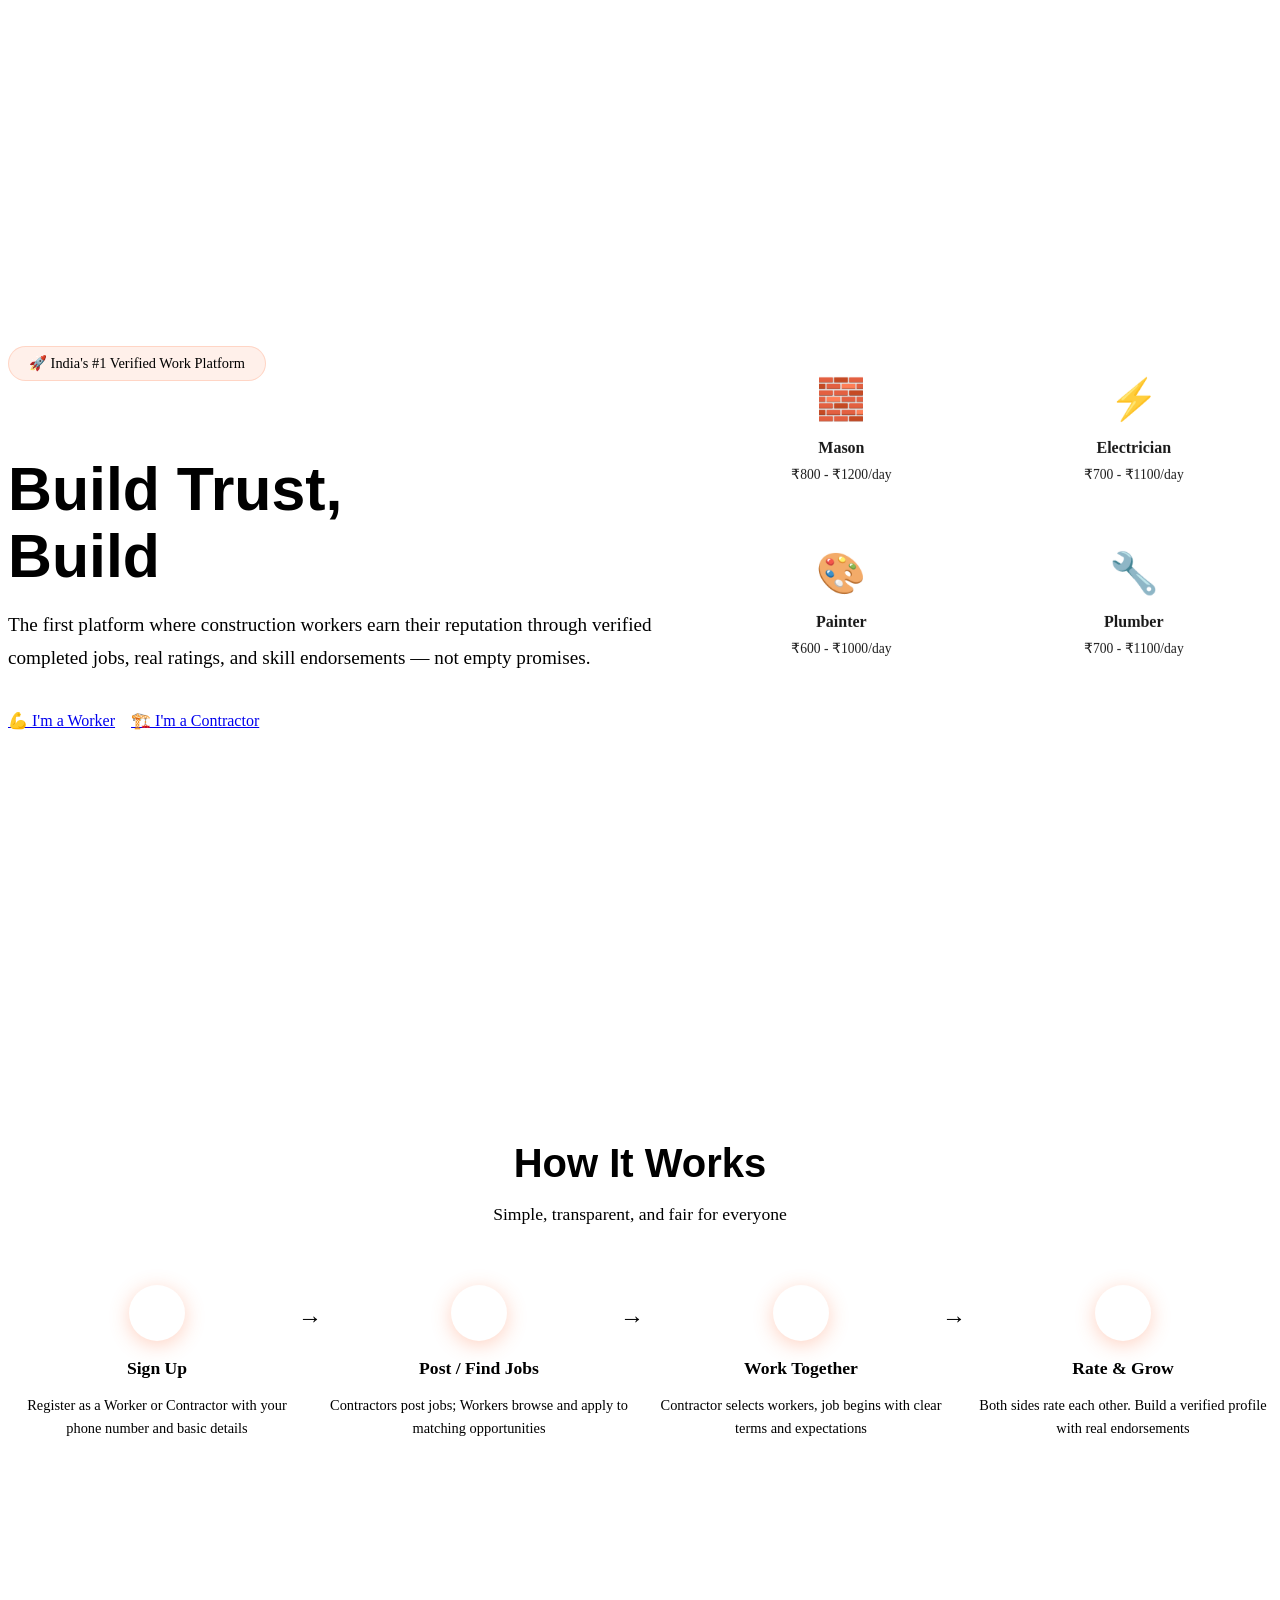
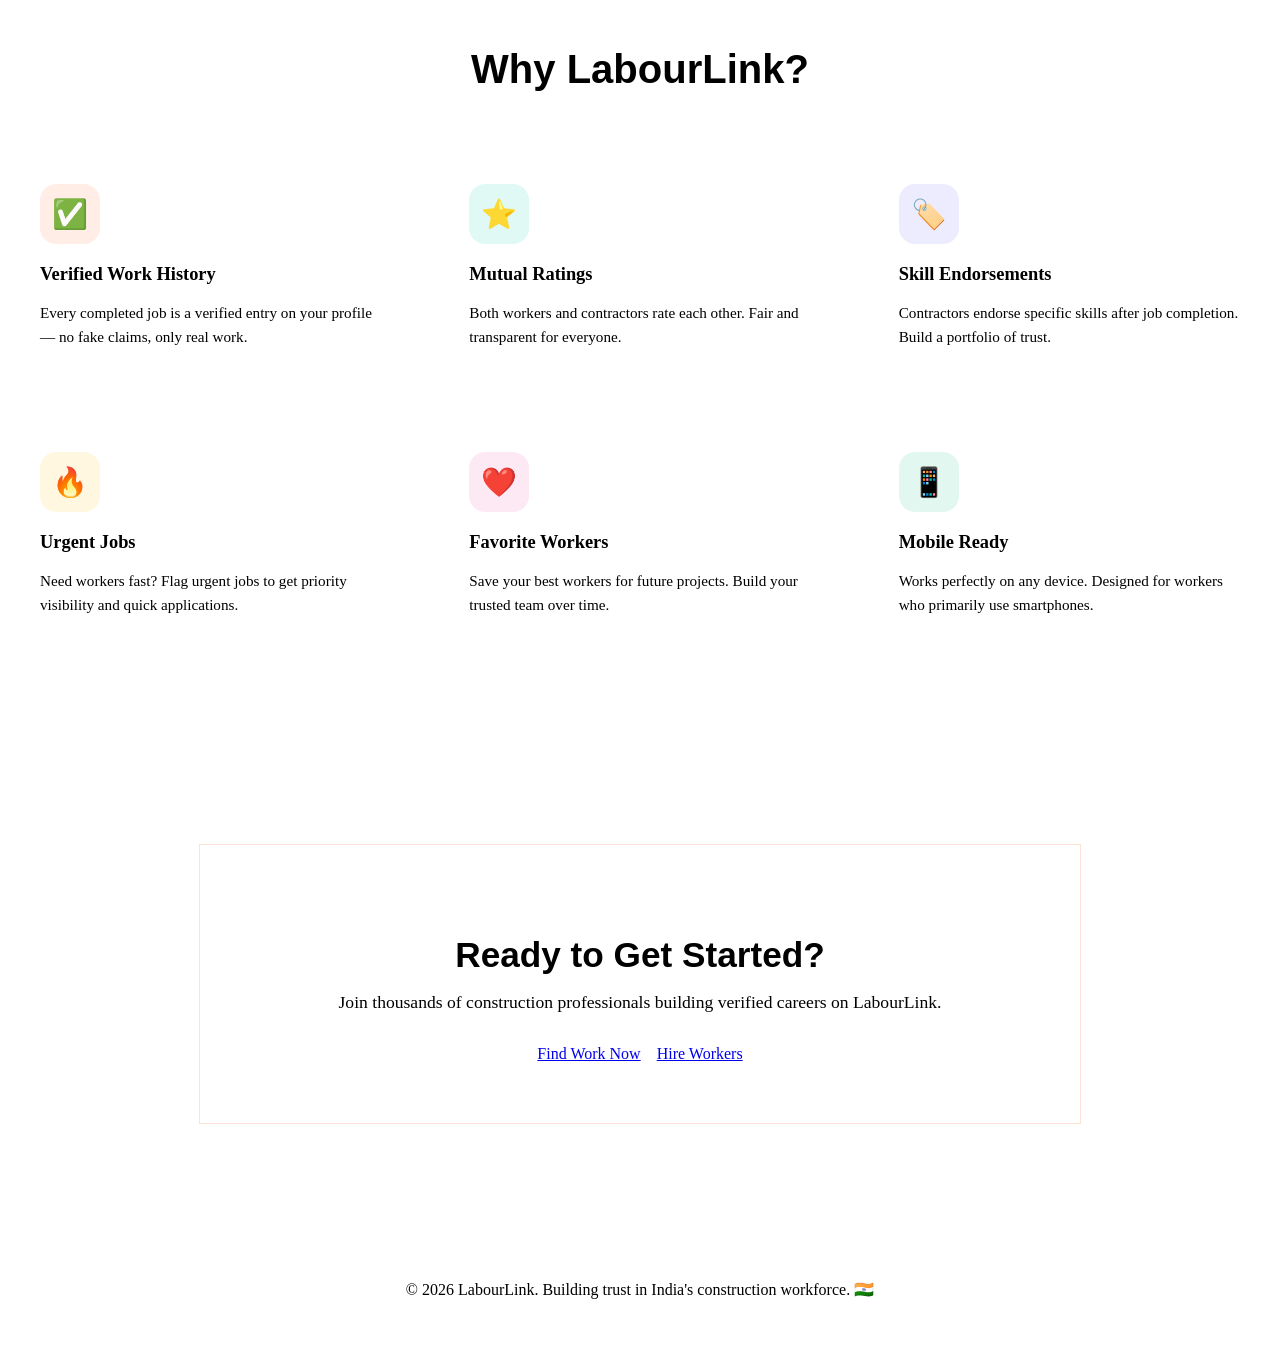
==== src/main/resources/static/index.html @ 348a5cfe "Version 2" ====
<!DOCTYPE html>
<html lang="en">
<head>
    <meta charset="UTF-8">
    <meta name="viewport" content="width=device-width, initial-scale=1.0">
    <title>LabourLink — Verified Work Platform for Construction Workers</title>
    <meta name="description" content="India's first verified skill & work-history platform for daily wage construction workers. Build trust through completed jobs and mutual ratings.">
    <link rel="stylesheet" href="/css/style.css">
    <style>
        /* ===== Hero Section ===== */
        .hero {
            min-height: calc(100vh - 80px);
            display: flex;
            align-items: center;
            padding: 120px 0 80px;
            position: relative;
        }
        .hero-content {
            max-width: 680px;
        }
        .hero-badge {
            display: inline-flex;
            align-items: center;
            gap: 8px;
            padding: 8px 20px;
            background: rgba(255, 107, 53, 0.1);
            border: 1px solid rgba(255, 107, 53, 0.2);
            border-radius: 30px;
            color: var(--primary-light);
            font-size: 0.9rem;
            font-weight: 500;
            margin-bottom: 24px;
            animation: fadeUp 0.6s ease;
        }
        .hero h1 {
            font-family: 'Poppins', sans-serif;
            font-size: 3.8rem;
            font-weight: 800;
            line-height: 1.1;
            margin-bottom: 20px;
            animation: fadeUp 0.6s ease 0.1s both;
        }
        .hero h1 .highlight {
            background: var(--gradient-primary);
            -webkit-background-clip: text;
            -webkit-text-fill-color: transparent;
            background-clip: text;
        }
        .hero p {
            font-size: 1.2rem;
            color: var(--text-secondary);
            line-height: 1.7;
            margin-bottom: 36px;
            animation: fadeUp 0.6s ease 0.2s both;
        }
        .hero-actions {
            display: flex;
            gap: 16px;
            flex-wrap: wrap;
            animation: fadeUp 0.6s ease 0.3s both;
        }
        .hero-visual {
            position: absolute;
            right: 0;
            top: 50%;
            transform: translateY(-50%);
            width: 45%;
            max-width: 600px;
            opacity: 0.9;
        }
        .hero-grid {
            display: grid;
            grid-template-columns: repeat(2, 1fr);
            gap: 16px;
            animation: fadeUp 0.8s ease 0.4s both;
        }
        .hero-card {
            background: var(--glass-bg);
            border: 1px solid var(--glass-border);
            border-radius: var(--radius);
            padding: 24px;
            text-align: center;
            transition: all 0.4s;
        }
        .hero-card:hover {
            transform: translateY(-6px);
            border-color: rgba(255, 107, 53, 0.3);
            box-shadow: var(--shadow-glow);
        }
        .hero-card .card-icon {
            font-size: 2.5rem;
            margin-bottom: 12px;
        }
        .hero-card h3 {
            font-size: 1rem;
            font-weight: 600;
            margin-bottom: 6px;
        }
        .hero-card p {
            font-size: 0.85rem;
            color: var(--text-muted);
            margin: 0;
        }

        /* ===== How It Works ===== */
        .how-it-works {
            padding: 80px 0;
        }
        .how-it-works h2 {
            font-family: 'Poppins', sans-serif;
            font-size: 2.5rem;
            font-weight: 700;
            text-align: center;
            margin-bottom: 16px;
        }
        .how-it-works .subtitle {
            text-align: center;
            color: var(--text-muted);
            font-size: 1.1rem;
            margin-bottom: 60px;
        }
        .steps {
            display: grid;
            grid-template-columns: repeat(4, 1fr);
            gap: 24px;
        }
        .step {
            text-align: center;
            position: relative;
        }
        .step-number {
            width: 56px;
            height: 56px;
            border-radius: 50%;
            background: var(--gradient-primary);
            display: flex;
            align-items: center;
            justify-content: center;
            font-weight: 800;
            font-size: 1.3rem;
            margin: 0 auto 16px;
            color: white;
            box-shadow: 0 4px 20px rgba(255, 107, 53, 0.3);
        }
        .step h3 {
            font-size: 1.1rem;
            margin-bottom: 8px;
        }
        .step p {
            color: var(--text-muted);
            font-size: 0.9rem;
            line-height: 1.6;
        }
        .step::after {
            content: '→';
            position: absolute;
            right: -16px;
            top: 20px;
            color: var(--text-muted);
            font-size: 1.5rem;
        }
        .step:last-child::after { display: none; }

        /* ===== Features ===== */
        .features {
            padding: 80px 0;
        }
        .features h2 {
            font-family: 'Poppins', sans-serif;
            font-size: 2.5rem;
            font-weight: 700;
            text-align: center;
            margin-bottom: 60px;
        }
        .feature-grid {
            display: grid;
            grid-template-columns: repeat(3, 1fr);
            gap: 24px;
        }
        .feature-card {
            background: var(--glass-bg);
            border: 1px solid var(--glass-border);
            border-radius: var(--radius);
            padding: 32px;
            transition: all 0.35s;
        }
        .feature-card:hover {
            transform: translateY(-4px);
            border-color: rgba(255, 107, 53, 0.2);
            box-shadow: var(--shadow-glow);
        }
        .feature-icon {
            width: 60px;
            height: 60px;
            border-radius: 16px;
            display: flex;
            align-items: center;
            justify-content: center;
            font-size: 1.8rem;
            margin-bottom: 20px;
        }
        .feature-card h3 { margin-bottom: 10px; font-size: 1.15rem; }
        .feature-card p { color: var(--text-muted); font-size: 0.95rem; line-height: 1.6; }

        /* ===== CTA Section ===== */
        .cta-section {
            padding: 100px 0;
            text-align: center;
        }
        .cta-box {
            background: var(--glass-bg);
            border: 1px solid rgba(255, 107, 53, 0.2);
            border-radius: var(--radius-lg);
            padding: 60px 40px;
            max-width: 800px;
            margin: 0 auto;
            box-shadow: var(--shadow-glow);
        }
        .cta-box h2 {
            font-family: 'Poppins', sans-serif;
            font-size: 2.2rem;
            font-weight: 700;
            margin-bottom: 16px;
        }
        .cta-box p {
            color: var(--text-secondary);
            font-size: 1.1rem;
            margin-bottom: 32px;
        }
        .cta-actions {
            display: flex;
            gap: 16px;
            justify-content: center;
            flex-wrap: wrap;
        }

        /* ===== Footer ===== */
        .footer {
            padding: 40px 0;
            border-top: 1px solid var(--glass-border);
            text-align: center;
            color: var(--text-muted);
        }

        @keyframes fadeUp {
            from { opacity: 0; transform: translateY(30px); }
            to { opacity: 1; transform: translateY(0); }
        }

        @media (max-width: 1024px) {
            .hero { flex-direction: column; }
            .hero-visual { position: static; width: 100%; transform: none; margin-top: 40px; }
            .hero h1 { font-size: 2.8rem; }
            .steps { grid-template-columns: repeat(2, 1fr); }
            .step::after { display: none; }
            .feature-grid { grid-template-columns: repeat(2, 1fr); }
        }

        @media (max-width: 640px) {
            .hero h1 { font-size: 2rem; }
            .steps { grid-template-columns: 1fr; }
            .feature-grid { grid-template-columns: 1fr; }
            .hero-grid { grid-template-columns: 1fr; }
        }
    </style>
</head>
<body>
    <div class="bg-pattern"></div>

    <!-- Navbar -->
    <header class="navbar" id="navbar"></header>

    <div class="page-container">
        <!-- Hero -->
        <section class="hero">
            <div class="hero-content">
                <div class="hero-badge">🚀 India's #1 Verified Work Platform</div>
                <h1>Build Trust,<br>Build <span class="highlight">Careers.</span></h1>
                <p>The first platform where construction workers earn their reputation through verified completed jobs, real ratings, and skill endorsements — not empty promises.</p>
                <div class="hero-actions">
                    <a href="/signup.html?role=worker" class="btn btn-primary btn-lg">
                        💪 I'm a Worker
                    </a>
                    <a href="/signup.html?role=contractor" class="btn btn-accent btn-lg">
                        🏗️ I'm a Contractor
                    </a>
                </div>
            </div>
            <div class="hero-visual">
                <div class="hero-grid">
                    <div class="hero-card">
                        <div class="card-icon">🧱</div>
                        <h3>Mason</h3>
                        <p>₹800 - ₹1200/day</p>
                    </div>
                    <div class="hero-card">
                        <div class="card-icon">⚡</div>
                        <h3>Electrician</h3>
                        <p>₹700 - ₹1100/day</p>
                    </div>
                    <div class="hero-card">
                        <div class="card-icon">🎨</div>
                        <h3>Painter</h3>
                        <p>₹600 - ₹1000/day</p>
                    </div>
                    <div class="hero-card">
                        <div class="card-icon">🔧</div>
                        <h3>Plumber</h3>
                        <p>₹700 - ₹1100/day</p>
                    </div>
                </div>
            </div>
        </section>

        <!-- How It Works -->
        <section class="how-it-works">
            <h2>How It Works</h2>
            <p class="subtitle">Simple, transparent, and fair for everyone</p>
            <div class="steps">
                <div class="step">
                    <div class="step-number">1</div>
                    <h3>Sign Up</h3>
                    <p>Register as a Worker or Contractor with your phone number and basic details</p>
                </div>
                <div class="step">
                    <div class="step-number">2</div>
                    <h3>Post / Find Jobs</h3>
                    <p>Contractors post jobs; Workers browse and apply to matching opportunities</p>
                </div>
                <div class="step">
                    <div class="step-number">3</div>
                    <h3>Work Together</h3>
                    <p>Contractor selects workers, job begins with clear terms and expectations</p>
                </div>
                <div class="step">
                    <div class="step-number">4</div>
                    <h3>Rate & Grow</h3>
                    <p>Both sides rate each other. Build a verified profile with real endorsements</p>
                </div>
            </div>
        </section>

        <!-- Features -->
        <section class="features">
            <h2>Why LabourLink?</h2>
            <div class="feature-grid">
                <div class="feature-card">
                    <div class="feature-icon" style="background: rgba(255,107,53,0.12);">✅</div>
                    <h3>Verified Work History</h3>
                    <p>Every completed job is a verified entry on your profile — no fake claims, only real work.</p>
                </div>
                <div class="feature-card">
                    <div class="feature-icon" style="background: rgba(0,201,167,0.12);">⭐</div>
                    <h3>Mutual Ratings</h3>
                    <p>Both workers and contractors rate each other. Fair and transparent for everyone.</p>
                </div>
                <div class="feature-card">
                    <div class="feature-icon" style="background: rgba(99,102,241,0.12);">🏷️</div>
                    <h3>Skill Endorsements</h3>
                    <p>Contractors endorse specific skills after job completion. Build a portfolio of trust.</p>
                </div>
                <div class="feature-card">
                    <div class="feature-icon" style="background: rgba(255,184,0,0.12);">🔥</div>
                    <h3>Urgent Jobs</h3>
                    <p>Need workers fast? Flag urgent jobs to get priority visibility and quick applications.</p>
                </div>
                <div class="feature-card">
                    <div class="feature-icon" style="background: rgba(236,72,153,0.12);">❤️</div>
                    <h3>Favorite Workers</h3>
                    <p>Save your best workers for future projects. Build your trusted team over time.</p>
                </div>
                <div class="feature-card">
                    <div class="feature-icon" style="background: rgba(16,185,129,0.12);">📱</div>
                    <h3>Mobile Ready</h3>
                    <p>Works perfectly on any device. Designed for workers who primarily use smartphones.</p>
                </div>
            </div>
        </section>

        <!-- CTA -->
        <section class="cta-section">
            <div class="cta-box">
                <h2>Ready to Get Started?</h2>
                <p>Join thousands of construction professionals building verified careers on LabourLink.</p>
                <div class="cta-actions">
                    <a href="/signup.html?role=worker" class="btn btn-primary btn-lg">Find Work Now</a>
                    <a href="/signup.html?role=contractor" class="btn btn-accent btn-lg">Hire Workers</a>
                </div>
            </div>
        </section>

        <!-- Footer -->
        <footer class="footer">
            <p>© 2026 LabourLink. Building trust in India's construction workforce. 🇮🇳</p>
        </footer>
    </div>

    <script src="/js/app.js"></script>
    <script>
        document.addEventListener('DOMContentLoaded', () => {
            renderNavbar('home');

            // If user is logged in, redirect to dashboard
            const user = getCurrentUser();
            if (user && window.location.pathname === '/index.html') {
                // Don't redirect — let them browse landing page
            }
        });
    </script>
</body>
</html>
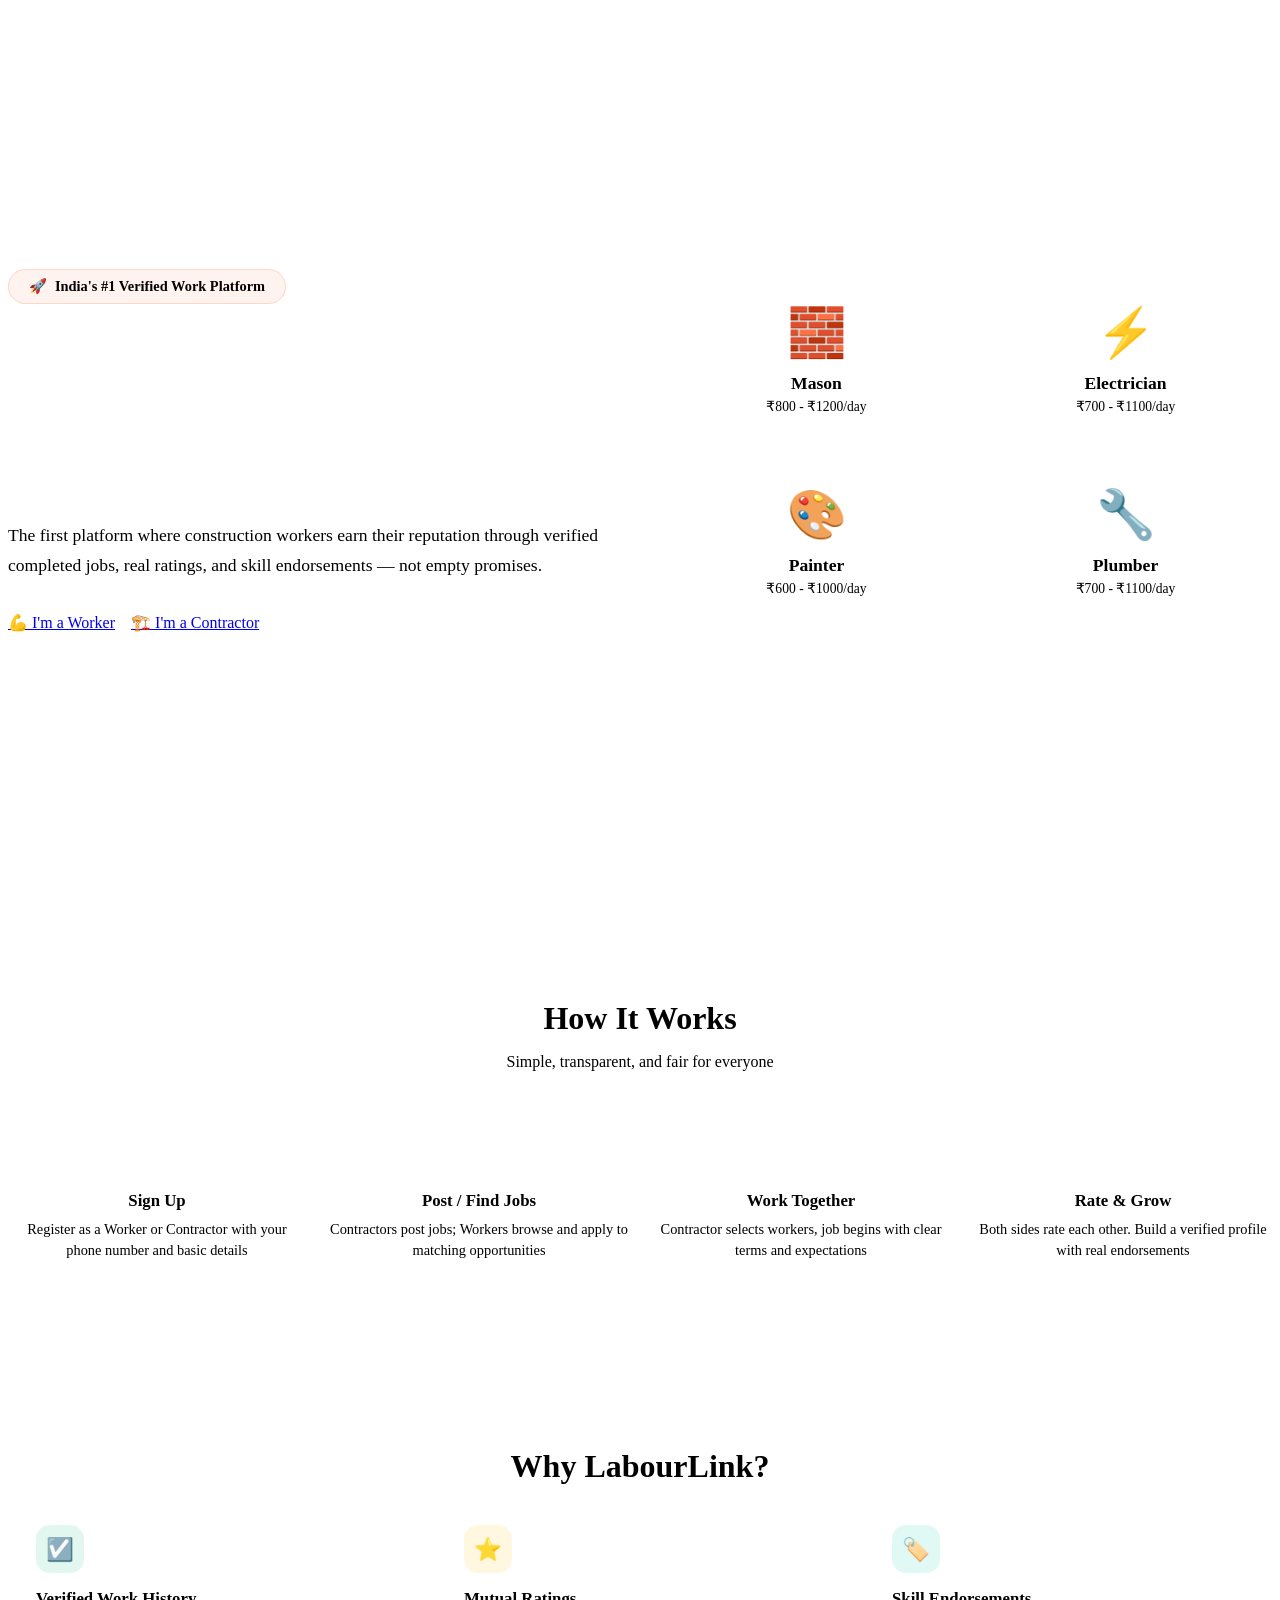
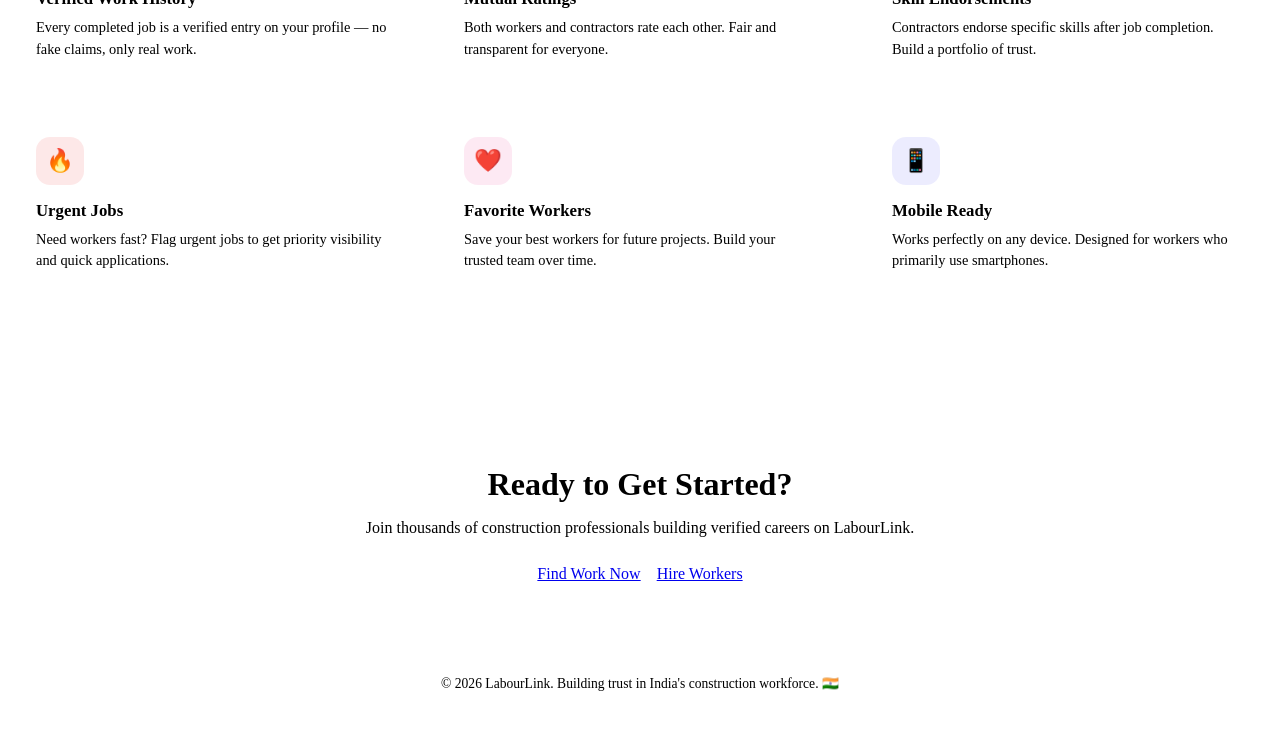
==== commit ea2c6470: "Hackathon 3: added notifs,upload,dashboards,cleaned target" ====
--- a/src/main/resources/static/index.html
+++ b/src/main/resources/static/index.html
@@ -3,409 +3,119 @@
 <head>
     <meta charset="UTF-8">
     <meta name="viewport" content="width=device-width, initial-scale=1.0">
-    <title>LabourLink — Verified Work Platform for Construction Workers</title>
-    <meta name="description" content="India's first verified skill & work-history platform for daily wage construction workers. Build trust through completed jobs and mutual ratings.">
+    <title>LabourLink — Build Trust, Build Careers</title>
+    <meta name="description" content="India's #1 verified work platform for construction workers. Build your career through real jobs, mutual ratings, and verified skill endorsements.">
     <link rel="stylesheet" href="/css/style.css">
     <style>
-        /* ===== Hero Section ===== */
-        .hero {
-            min-height: calc(100vh - 80px);
-            display: flex;
-            align-items: center;
-            padding: 120px 0 80px;
-            position: relative;
-        }
-        .hero-content {
-            max-width: 680px;
-        }
-        .hero-badge {
-            display: inline-flex;
-            align-items: center;
-            gap: 8px;
-            padding: 8px 20px;
-            background: rgba(255, 107, 53, 0.1);
-            border: 1px solid rgba(255, 107, 53, 0.2);
-            border-radius: 30px;
-            color: var(--primary-light);
-            font-size: 0.9rem;
-            font-weight: 500;
-            margin-bottom: 24px;
-            animation: fadeUp 0.6s ease;
-        }
-        .hero h1 {
-            font-family: 'Poppins', sans-serif;
-            font-size: 3.8rem;
-            font-weight: 800;
-            line-height: 1.1;
-            margin-bottom: 20px;
-            animation: fadeUp 0.6s ease 0.1s both;
-        }
-        .hero h1 .highlight {
-            background: var(--gradient-primary);
-            -webkit-background-clip: text;
-            -webkit-text-fill-color: transparent;
-            background-clip: text;
-        }
-        .hero p {
-            font-size: 1.2rem;
-            color: var(--text-secondary);
-            line-height: 1.7;
-            margin-bottom: 36px;
-            animation: fadeUp 0.6s ease 0.2s both;
-        }
-        .hero-actions {
-            display: flex;
-            gap: 16px;
-            flex-wrap: wrap;
-            animation: fadeUp 0.6s ease 0.3s both;
-        }
-        .hero-visual {
-            position: absolute;
-            right: 0;
-            top: 50%;
-            transform: translateY(-50%);
-            width: 45%;
-            max-width: 600px;
-            opacity: 0.9;
-        }
-        .hero-grid {
-            display: grid;
-            grid-template-columns: repeat(2, 1fr);
-            gap: 16px;
-            animation: fadeUp 0.8s ease 0.4s both;
-        }
-        .hero-card {
-            background: var(--glass-bg);
-            border: 1px solid var(--glass-border);
-            border-radius: var(--radius);
-            padding: 24px;
-            text-align: center;
-            transition: all 0.4s;
-        }
-        .hero-card:hover {
-            transform: translateY(-6px);
-            border-color: rgba(255, 107, 53, 0.3);
-            box-shadow: var(--shadow-glow);
-        }
-        .hero-card .card-icon {
-            font-size: 2.5rem;
-            margin-bottom: 12px;
-        }
-        .hero-card h3 {
-            font-size: 1rem;
-            font-weight: 600;
-            margin-bottom: 6px;
-        }
-        .hero-card p {
-            font-size: 0.85rem;
-            color: var(--text-muted);
-            margin: 0;
-        }
-
-        /* ===== How It Works ===== */
-        .how-it-works {
-            padding: 80px 0;
-        }
-        .how-it-works h2 {
-            font-family: 'Poppins', sans-serif;
-            font-size: 2.5rem;
-            font-weight: 700;
-            text-align: center;
-            margin-bottom: 16px;
-        }
-        .how-it-works .subtitle {
-            text-align: center;
-            color: var(--text-muted);
-            font-size: 1.1rem;
-            margin-bottom: 60px;
-        }
-        .steps {
-            display: grid;
-            grid-template-columns: repeat(4, 1fr);
-            gap: 24px;
-        }
-        .step {
-            text-align: center;
-            position: relative;
-        }
-        .step-number {
-            width: 56px;
-            height: 56px;
-            border-radius: 50%;
-            background: var(--gradient-primary);
-            display: flex;
-            align-items: center;
-            justify-content: center;
-            font-weight: 800;
-            font-size: 1.3rem;
-            margin: 0 auto 16px;
-            color: white;
-            box-shadow: 0 4px 20px rgba(255, 107, 53, 0.3);
-        }
-        .step h3 {
-            font-size: 1.1rem;
-            margin-bottom: 8px;
-        }
-        .step p {
-            color: var(--text-muted);
-            font-size: 0.9rem;
-            line-height: 1.6;
-        }
-        .step::after {
-            content: '→';
-            position: absolute;
-            right: -16px;
-            top: 20px;
-            color: var(--text-muted);
-            font-size: 1.5rem;
-        }
-        .step:last-child::after { display: none; }
-
-        /* ===== Features ===== */
-        .features {
-            padding: 80px 0;
-        }
-        .features h2 {
-            font-family: 'Poppins', sans-serif;
-            font-size: 2.5rem;
-            font-weight: 700;
-            text-align: center;
-            margin-bottom: 60px;
-        }
-        .feature-grid {
-            display: grid;
-            grid-template-columns: repeat(3, 1fr);
-            gap: 24px;
-        }
-        .feature-card {
-            background: var(--glass-bg);
-            border: 1px solid var(--glass-border);
-            border-radius: var(--radius);
-            padding: 32px;
-            transition: all 0.35s;
-        }
-        .feature-card:hover {
-            transform: translateY(-4px);
-            border-color: rgba(255, 107, 53, 0.2);
-            box-shadow: var(--shadow-glow);
-        }
-        .feature-icon {
-            width: 60px;
-            height: 60px;
-            border-radius: 16px;
-            display: flex;
-            align-items: center;
-            justify-content: center;
-            font-size: 1.8rem;
-            margin-bottom: 20px;
-        }
-        .feature-card h3 { margin-bottom: 10px; font-size: 1.15rem; }
-        .feature-card p { color: var(--text-muted); font-size: 0.95rem; line-height: 1.6; }
-
-        /* ===== CTA Section ===== */
-        .cta-section {
-            padding: 100px 0;
-            text-align: center;
-        }
-        .cta-box {
-            background: var(--glass-bg);
-            border: 1px solid rgba(255, 107, 53, 0.2);
-            border-radius: var(--radius-lg);
-            padding: 60px 40px;
-            max-width: 800px;
-            margin: 0 auto;
-            box-shadow: var(--shadow-glow);
-        }
-        .cta-box h2 {
-            font-family: 'Poppins', sans-serif;
-            font-size: 2.2rem;
-            font-weight: 700;
-            margin-bottom: 16px;
-        }
-        .cta-box p {
-            color: var(--text-secondary);
-            font-size: 1.1rem;
-            margin-bottom: 32px;
-        }
-        .cta-actions {
-            display: flex;
-            gap: 16px;
-            justify-content: center;
-            flex-wrap: wrap;
-        }
-
-        /* ===== Footer ===== */
-        .footer {
-            padding: 40px 0;
-            border-top: 1px solid var(--glass-border);
-            text-align: center;
-            color: var(--text-muted);
-        }
-
-        @keyframes fadeUp {
-            from { opacity: 0; transform: translateY(30px); }
-            to { opacity: 1; transform: translateY(0); }
-        }
-
-        @media (max-width: 1024px) {
-            .hero { flex-direction: column; }
-            .hero-visual { position: static; width: 100%; transform: none; margin-top: 40px; }
-            .hero h1 { font-size: 2.8rem; }
-            .steps { grid-template-columns: repeat(2, 1fr); }
-            .step::after { display: none; }
-            .feature-grid { grid-template-columns: repeat(2, 1fr); }
-        }
-
-        @media (max-width: 640px) {
-            .hero h1 { font-size: 2rem; }
-            .steps { grid-template-columns: 1fr; }
-            .feature-grid { grid-template-columns: 1fr; }
-            .hero-grid { grid-template-columns: 1fr; }
+        .hero { min-height: 85vh; display: flex; align-items: center; padding: 60px 0; animation: fadeUp 0.6s ease; }
+        .hero-content { display: grid; grid-template-columns: 1fr 1fr; gap: 60px; align-items: center; }
+        .hero h1 { font-size: 3.5rem; font-weight: 800; line-height: 1.1; margin-bottom: 24px; }
+        .hero h1 span { background: var(--gradient-primary); -webkit-background-clip: text; -webkit-text-fill-color: transparent; }
+        .hero p { color: var(--text-secondary); font-size: 1.1rem; line-height: 1.7; margin-bottom: 32px; }
+        .hero-badge { display: inline-flex; align-items: center; gap: 8px; padding: 8px 20px; background: rgba(255,107,53,0.08); border: 1px solid rgba(255,107,53,0.2); border-radius: 30px; color: var(--primary); font-weight: 600; font-size: 0.9rem; margin-bottom: 24px; }
+        .hero-buttons { display: flex; gap: 16px; flex-wrap: wrap; }
+        .skills-grid { display: grid; grid-template-columns: 1fr 1fr; gap: 16px; }
+        .skill-card { background: var(--glass-bg); border: 1px solid var(--glass-border); border-radius: var(--radius); padding: 28px; text-align: center; transition: all 0.3s; cursor: pointer; }
+        .skill-card:hover { border-color: rgba(255,107,53,0.2); transform: translateY(-4px); box-shadow: 0 8px 30px rgba(0,0,0,0.15); }
+        .skill-card .icon { font-size: 3rem; margin-bottom: 12px; }
+        .skill-card .name { font-weight: 700; font-size: 1.1rem; margin-bottom: 4px; }
+        .skill-card .rate { color: var(--text-muted); font-size: 0.85rem; }
+        .section { padding: 80px 0; }
+        .section-title { text-align: center; font-size: 2rem; font-weight: 800; margin-bottom: 12px; }
+        .section-subtitle { text-align: center; color: var(--text-muted); margin-bottom: 48px; }
+        .steps-grid { display: grid; grid-template-columns: repeat(4, 1fr); gap: 24px; }
+        .step-card { text-align: center; }
+        .step-num { width: 56px; height: 56px; border-radius: 16px; background: var(--gradient-primary); color: white; display: flex; align-items: center; justify-content: center; font-size: 1.3rem; font-weight: 800; margin: 0 auto 16px; box-shadow: 0 4px 16px var(--primary-glow); }
+        .step-title { font-weight: 700; font-size: 1.05rem; margin-bottom: 8px; }
+        .step-desc { color: var(--text-muted); font-size: 0.9rem; line-height: 1.5; }
+        .features-grid { display: grid; grid-template-columns: repeat(3, 1fr); gap: 20px; }
+        .feature-card { background: var(--glass-bg); border: 1px solid var(--glass-border); border-radius: var(--radius); padding: 28px; transition: all 0.3s; }
+        .feature-card:hover { border-color: rgba(0,201,167,0.2); transform: translateY(-3px); }
+        .feature-icon { width: 48px; height: 48px; border-radius: 14px; display: flex; align-items: center; justify-content: center; font-size: 1.4rem; margin-bottom: 16px; }
+        .feature-title { font-weight: 700; font-size: 1.05rem; margin-bottom: 8px; }
+        .feature-desc { color: var(--text-muted); font-size: 0.9rem; line-height: 1.5; }
+        .cta-section { text-align: center; padding: 60px 40px; background: var(--glass-bg); border: 1px solid var(--glass-border); border-radius: var(--radius-lg); }
+        .cta-section h2 { font-size: 2rem; font-weight: 800; margin-bottom: 12px; }
+        .cta-section p { color: var(--text-muted); margin-bottom: 28px; }
+        footer { text-align: center; padding: 32px 0; color: var(--text-muted); font-size: 0.85rem; }
+        @media (max-width: 768px) {
+            .hero-content { grid-template-columns: 1fr; }
+            .hero h1 { font-size: 2.2rem; }
+            .steps-grid { grid-template-columns: repeat(2, 1fr); }
+            .features-grid { grid-template-columns: 1fr; }
         }
     </style>
 </head>
 <body>
     <div class="bg-pattern"></div>
-
-    <!-- Navbar -->
     <header class="navbar" id="navbar"></header>
 
     <div class="page-container">
         <!-- Hero -->
         <section class="hero">
             <div class="hero-content">
-                <div class="hero-badge">🚀 India's #1 Verified Work Platform</div>
-                <h1>Build Trust,<br>Build <span class="highlight">Careers.</span></h1>
-                <p>The first platform where construction workers earn their reputation through verified completed jobs, real ratings, and skill endorsements — not empty promises.</p>
-                <div class="hero-actions">
-                    <a href="/signup.html?role=worker" class="btn btn-primary btn-lg">
-                        💪 I'm a Worker
-                    </a>
-                    <a href="/signup.html?role=contractor" class="btn btn-accent btn-lg">
-                        🏗️ I'm a Contractor
-                    </a>
+                <div>
+                    <div class="hero-badge">🚀 <span data-i18n="tagline">India's #1 Verified Work Platform</span></div>
+                    <h1>
+                        <span data-i18n="hero_title_1">Build Trust,</span><br>
+                        <span data-i18n="hero_title_2">Build Careers.</span>
+                    </h1>
+                    <p data-i18n="hero_desc">The first platform where construction workers earn their reputation through verified completed jobs, real ratings, and skill endorsements — not empty promises.</p>
+                    <div class="hero-buttons">
+                        <a href="/signup.html?role=WORKER" class="btn btn-primary btn-lg" data-i18n="im_worker">💪 I'm a Worker</a>
+                        <a href="/signup.html?role=CONTRACTOR" class="btn btn-accent btn-lg" data-i18n="im_contractor">🏗️ I'm a Contractor</a>
+                    </div>
                 </div>
-            </div>
-            <div class="hero-visual">
-                <div class="hero-grid">
-                    <div class="hero-card">
-                        <div class="card-icon">🧱</div>
-                        <h3>Mason</h3>
-                        <p>₹800 - ₹1200/day</p>
-                    </div>
-                    <div class="hero-card">
-                        <div class="card-icon">⚡</div>
-                        <h3>Electrician</h3>
-                        <p>₹700 - ₹1100/day</p>
-                    </div>
-                    <div class="hero-card">
-                        <div class="card-icon">🎨</div>
-                        <h3>Painter</h3>
-                        <p>₹600 - ₹1000/day</p>
-                    </div>
-                    <div class="hero-card">
-                        <div class="card-icon">🔧</div>
-                        <h3>Plumber</h3>
-                        <p>₹700 - ₹1100/day</p>
-                    </div>
+                <div class="skills-grid">
+                    <div class="skill-card"><div class="icon">🧱</div><div class="name">Mason</div><div class="rate">₹800 - ₹1200/day</div></div>
+                    <div class="skill-card"><div class="icon">⚡</div><div class="name">Electrician</div><div class="rate">₹700 - ₹1100/day</div></div>
+                    <div class="skill-card"><div class="icon">🎨</div><div class="name">Painter</div><div class="rate">₹600 - ₹1000/day</div></div>
+                    <div class="skill-card"><div class="icon">🔧</div><div class="name">Plumber</div><div class="rate">₹700 - ₹1100/day</div></div>
                 </div>
             </div>
         </section>
 
         <!-- How It Works -->
-        <section class="how-it-works">
-            <h2>How It Works</h2>
-            <p class="subtitle">Simple, transparent, and fair for everyone</p>
-            <div class="steps">
-                <div class="step">
-                    <div class="step-number">1</div>
-                    <h3>Sign Up</h3>
-                    <p>Register as a Worker or Contractor with your phone number and basic details</p>
-                </div>
-                <div class="step">
-                    <div class="step-number">2</div>
-                    <h3>Post / Find Jobs</h3>
-                    <p>Contractors post jobs; Workers browse and apply to matching opportunities</p>
-                </div>
-                <div class="step">
-                    <div class="step-number">3</div>
-                    <h3>Work Together</h3>
-                    <p>Contractor selects workers, job begins with clear terms and expectations</p>
-                </div>
-                <div class="step">
-                    <div class="step-number">4</div>
-                    <h3>Rate & Grow</h3>
-                    <p>Both sides rate each other. Build a verified profile with real endorsements</p>
-                </div>
+        <section class="section">
+            <h2 class="section-title" data-i18n="how_it_works">How It Works</h2>
+            <p class="section-subtitle" data-i18n="how_subtitle">Simple, transparent, and fair for everyone</p>
+            <div class="steps-grid">
+                <div class="step-card"><div class="step-num">1</div><div class="step-title" data-i18n="step1_title">Sign Up</div><div class="step-desc" data-i18n="step1_desc">Register as a Worker or Contractor with your phone number and basic details</div></div>
+                <div class="step-card"><div class="step-num">2</div><div class="step-title" data-i18n="step2_title">Post / Find Jobs</div><div class="step-desc" data-i18n="step2_desc">Contractors post jobs; Workers browse and apply to matching opportunities</div></div>
+                <div class="step-card"><div class="step-num">3</div><div class="step-title" data-i18n="step3_title">Work Together</div><div class="step-desc" data-i18n="step3_desc">Contractor selects workers, job begins with clear terms and expectations</div></div>
+                <div class="step-card"><div class="step-num">4</div><div class="step-title" data-i18n="step4_title">Rate & Grow</div><div class="step-desc" data-i18n="step4_desc">Both sides rate each other. Build a verified profile with real endorsements</div></div>
             </div>
         </section>
 
-        <!-- Features -->
-        <section class="features">
-            <h2>Why LabourLink?</h2>
-            <div class="feature-grid">
-                <div class="feature-card">
-                    <div class="feature-icon" style="background: rgba(255,107,53,0.12);">✅</div>
-                    <h3>Verified Work History</h3>
-                    <p>Every completed job is a verified entry on your profile — no fake claims, only real work.</p>
-                </div>
-                <div class="feature-card">
-                    <div class="feature-icon" style="background: rgba(0,201,167,0.12);">⭐</div>
-                    <h3>Mutual Ratings</h3>
-                    <p>Both workers and contractors rate each other. Fair and transparent for everyone.</p>
-                </div>
-                <div class="feature-card">
-                    <div class="feature-icon" style="background: rgba(99,102,241,0.12);">🏷️</div>
-                    <h3>Skill Endorsements</h3>
-                    <p>Contractors endorse specific skills after job completion. Build a portfolio of trust.</p>
-                </div>
-                <div class="feature-card">
-                    <div class="feature-icon" style="background: rgba(255,184,0,0.12);">🔥</div>
-                    <h3>Urgent Jobs</h3>
-                    <p>Need workers fast? Flag urgent jobs to get priority visibility and quick applications.</p>
-                </div>
-                <div class="feature-card">
-                    <div class="feature-icon" style="background: rgba(236,72,153,0.12);">❤️</div>
-                    <h3>Favorite Workers</h3>
-                    <p>Save your best workers for future projects. Build your trusted team over time.</p>
-                </div>
-                <div class="feature-card">
-                    <div class="feature-icon" style="background: rgba(16,185,129,0.12);">📱</div>
-                    <h3>Mobile Ready</h3>
-                    <p>Works perfectly on any device. Designed for workers who primarily use smartphones.</p>
-                </div>
+        <!-- Why LabourLink -->
+        <section class="section">
+            <h2 class="section-title" data-i18n="why_labourlink">Why LabourLink?</h2>
+            <div class="features-grid">
+                <div class="feature-card"><div class="feature-icon" style="background: rgba(16,185,129,0.12);">☑️</div><div class="feature-title" data-i18n="feature_verified">Verified Work History</div><div class="feature-desc" data-i18n="feature_verified_desc">Every completed job is a verified entry on your profile — no fake claims, only real work.</div></div>
+                <div class="feature-card"><div class="feature-icon" style="background: rgba(255,184,0,0.12);">⭐</div><div class="feature-title" data-i18n="feature_ratings">Mutual Ratings</div><div class="feature-desc" data-i18n="feature_ratings_desc">Both workers and contractors rate each other. Fair and transparent for everyone.</div></div>
+                <div class="feature-card"><div class="feature-icon" style="background: rgba(0,201,167,0.12);">🏷️</div><div class="feature-title" data-i18n="feature_endorsements">Skill Endorsements</div><div class="feature-desc" data-i18n="feature_endorsements_desc">Contractors endorse specific skills after job completion. Build a portfolio of trust.</div></div>
+                <div class="feature-card"><div class="feature-icon" style="background: rgba(239,68,68,0.12);">🔥</div><div class="feature-title" data-i18n="feature_urgent">Urgent Jobs</div><div class="feature-desc" data-i18n="feature_urgent_desc">Need workers fast? Flag urgent jobs to get priority visibility and quick applications.</div></div>
+                <div class="feature-card"><div class="feature-icon" style="background: rgba(236,72,153,0.12);">❤️</div><div class="feature-title" data-i18n="feature_favorites">Favorite Workers</div><div class="feature-desc" data-i18n="feature_favorites_desc">Save your best workers for future projects. Build your trusted team over time.</div></div>
+                <div class="feature-card"><div class="feature-icon" style="background: rgba(99,102,241,0.12);">📱</div><div class="feature-title" data-i18n="feature_mobile">Mobile Ready</div><div class="feature-desc" data-i18n="feature_mobile_desc">Works perfectly on any device. Designed for workers who primarily use smartphones.</div></div>
             </div>
         </section>
 
         <!-- CTA -->
-        <section class="cta-section">
-            <div class="cta-box">
-                <h2>Ready to Get Started?</h2>
-                <p>Join thousands of construction professionals building verified careers on LabourLink.</p>
-                <div class="cta-actions">
-                    <a href="/signup.html?role=worker" class="btn btn-primary btn-lg">Find Work Now</a>
-                    <a href="/signup.html?role=contractor" class="btn btn-accent btn-lg">Hire Workers</a>
-                </div>
+        <section class="cta-section mb-4">
+            <h2 data-i18n="cta_title">Ready to Get Started?</h2>
+            <p data-i18n="cta_desc">Join thousands of construction professionals building verified careers on LabourLink.</p>
+            <div style="display: flex; gap: 16px; justify-content: center; flex-wrap: wrap;">
+                <a href="/signup.html?role=WORKER" class="btn btn-primary btn-lg" data-i18n="find_work">Find Work Now</a>
+                <a href="/signup.html?role=CONTRACTOR" class="btn btn-accent btn-lg" data-i18n="hire_workers">Hire Workers</a>
             </div>
         </section>
 
-        <!-- Footer -->
-        <footer class="footer">
-            <p>© 2026 LabourLink. Building trust in India's construction workforce. 🇮🇳</p>
-        </footer>
+        <footer><span data-i18n="footer">© 2026 LabourLink. Building trust in India's construction workforce. 🇮🇳</span></footer>
     </div>
 
     <script src="/js/app.js"></script>
     <script>
-        document.addEventListener('DOMContentLoaded', () => {
-            renderNavbar('home');
-
-            // If user is logged in, redirect to dashboard
-            const user = getCurrentUser();
-            if (user && window.location.pathname === '/index.html') {
-                // Don't redirect — let them browse landing page
-            }
-        });
+        document.addEventListener('DOMContentLoaded', () => { renderNavbar('home'); });
     </script>
 </body>
 </html>
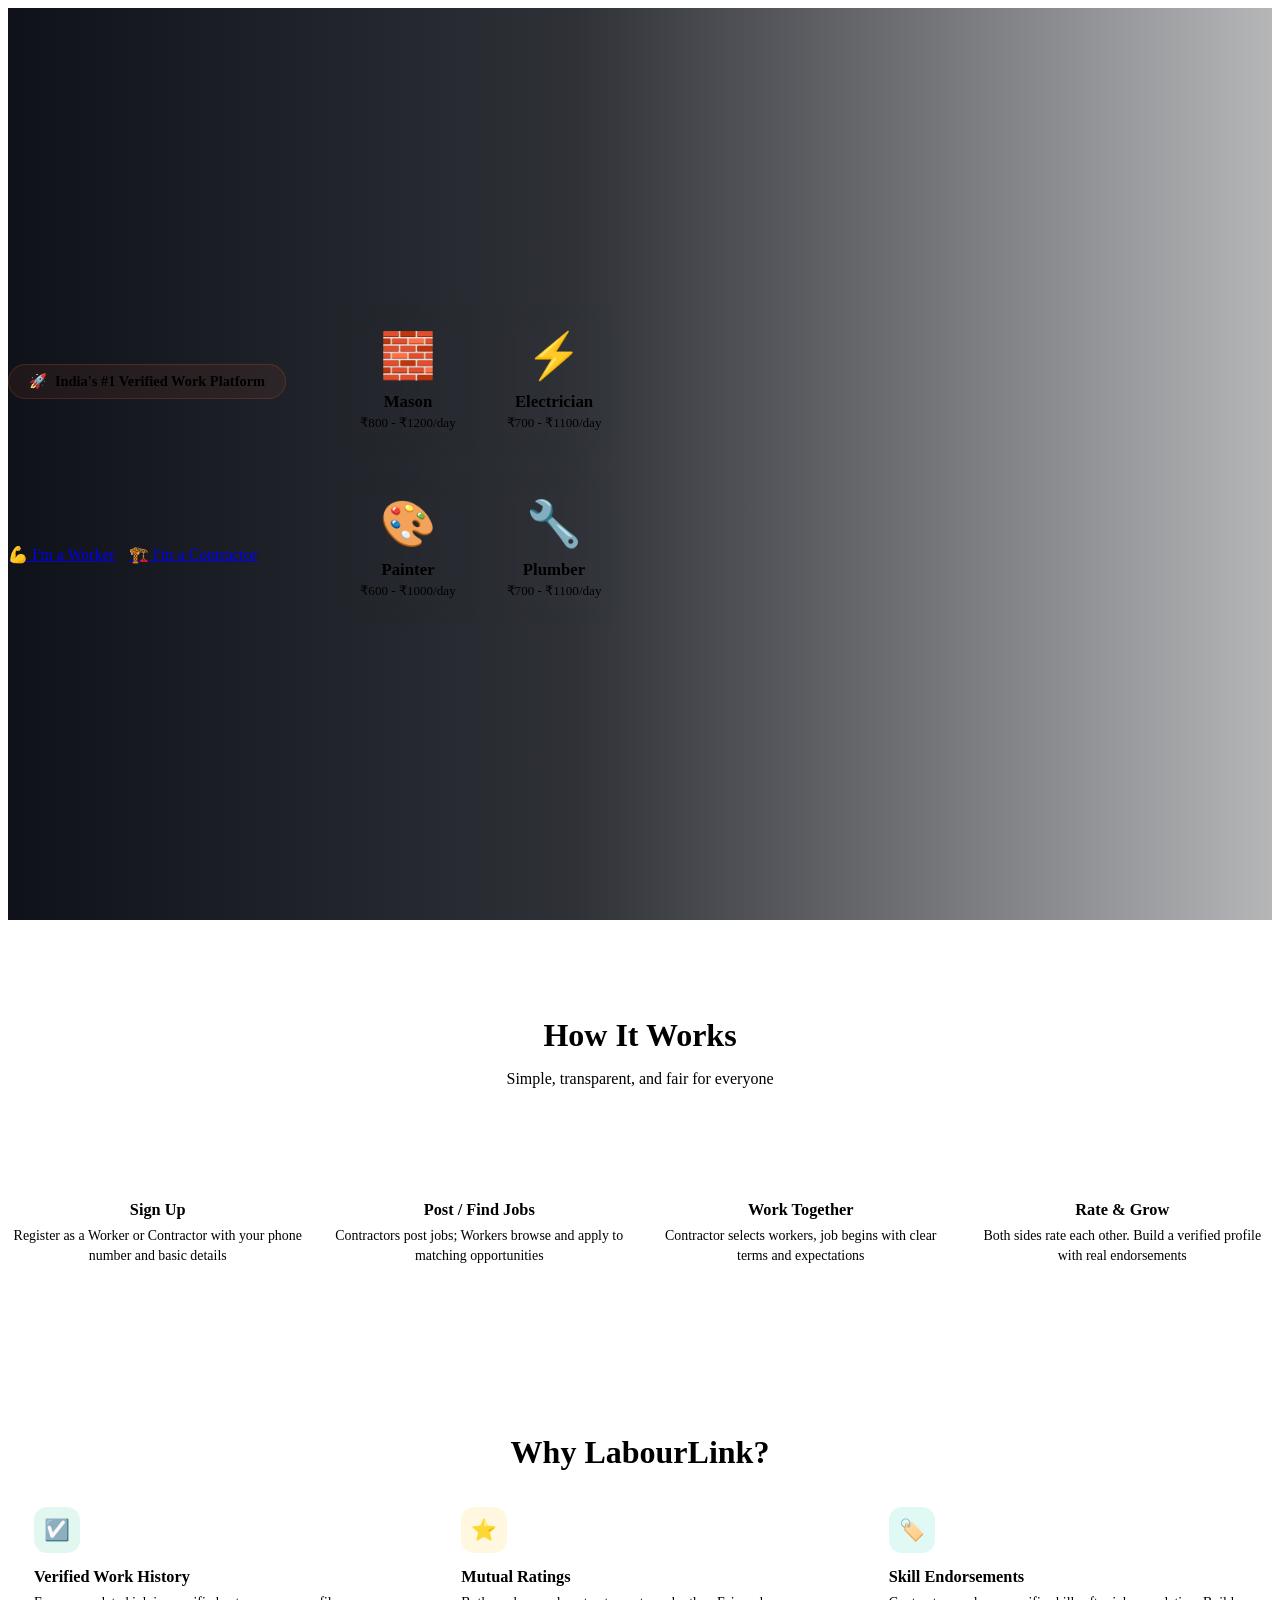
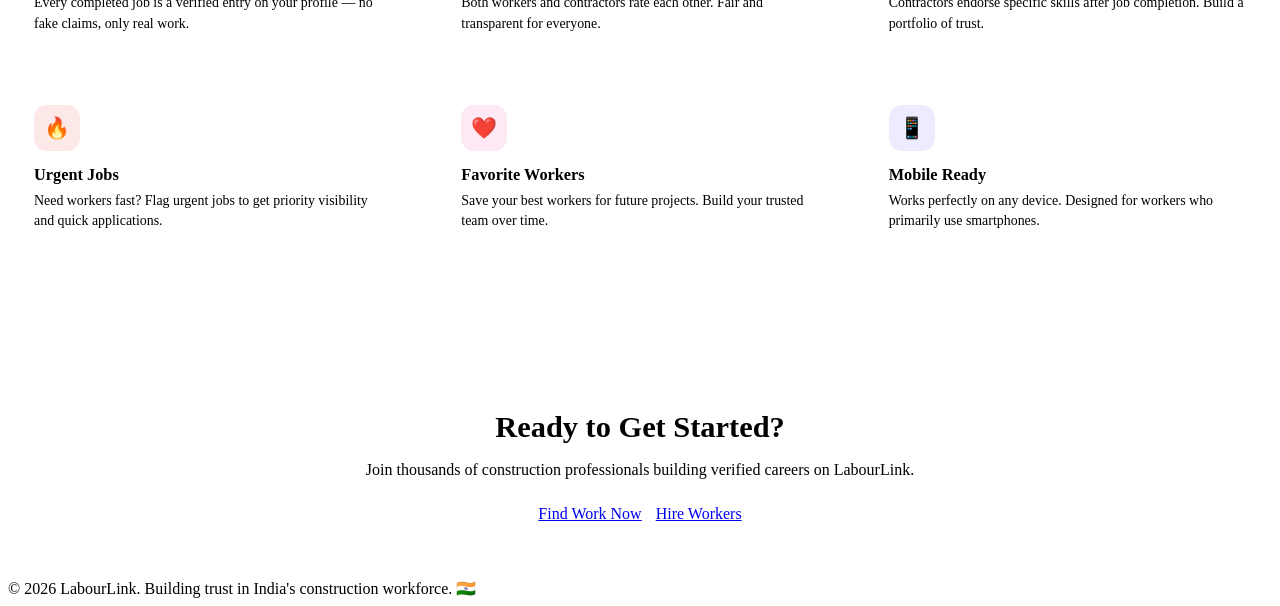
==== commit 7b34405d: "Hackathon-4 UI/ minor feature improvements" ====
--- a/src/main/resources/static/index.html
+++ b/src/main/resources/static/index.html
@@ -6,40 +6,61 @@
     <title>LabourLink — Build Trust, Build Careers</title>
     <meta name="description" content="India's #1 verified work platform for construction workers. Build your career through real jobs, mutual ratings, and verified skill endorsements.">
     <link rel="stylesheet" href="/css/style.css">
+    <link rel="stylesheet" href="https://cdnjs.cloudflare.com/ajax/libs/font-awesome/6.5.1/css/all.min.css">
     <style>
-        .hero { min-height: 85vh; display: flex; align-items: center; padding: 60px 0; animation: fadeUp 0.6s ease; }
-        .hero-content { display: grid; grid-template-columns: 1fr 1fr; gap: 60px; align-items: center; }
-        .hero h1 { font-size: 3.5rem; font-weight: 800; line-height: 1.1; margin-bottom: 24px; }
-        .hero h1 span { background: var(--gradient-primary); -webkit-background-clip: text; -webkit-text-fill-color: transparent; }
-        .hero p { color: var(--text-secondary); font-size: 1.1rem; line-height: 1.7; margin-bottom: 32px; }
-        .hero-badge { display: inline-flex; align-items: center; gap: 8px; padding: 8px 20px; background: rgba(255,107,53,0.08); border: 1px solid rgba(255,107,53,0.2); border-radius: 30px; color: var(--primary); font-weight: 600; font-size: 0.9rem; margin-bottom: 24px; }
-        .hero-buttons { display: flex; gap: 16px; flex-wrap: wrap; }
-        .skills-grid { display: grid; grid-template-columns: 1fr 1fr; gap: 16px; }
-        .skill-card { background: var(--glass-bg); border: 1px solid var(--glass-border); border-radius: var(--radius); padding: 28px; text-align: center; transition: all 0.3s; cursor: pointer; }
-        .skill-card:hover { border-color: rgba(255,107,53,0.2); transform: translateY(-4px); box-shadow: 0 8px 30px rgba(0,0,0,0.15); }
-        .skill-card .icon { font-size: 3rem; margin-bottom: 12px; }
-        .skill-card .name { font-weight: 700; font-size: 1.1rem; margin-bottom: 4px; }
-        .skill-card .rate { color: var(--text-muted); font-size: 0.85rem; }
-        .section { padding: 80px 0; }
-        .section-title { text-align: center; font-size: 2rem; font-weight: 800; margin-bottom: 12px; }
-        .section-subtitle { text-align: center; color: var(--text-muted); margin-bottom: 48px; }
-        .steps-grid { display: grid; grid-template-columns: repeat(4, 1fr); gap: 24px; }
-        .step-card { text-align: center; }
-        .step-num { width: 56px; height: 56px; border-radius: 16px; background: var(--gradient-primary); color: white; display: flex; align-items: center; justify-content: center; font-size: 1.3rem; font-weight: 800; margin: 0 auto 16px; box-shadow: 0 4px 16px var(--primary-glow); }
-        .step-title { font-weight: 700; font-size: 1.05rem; margin-bottom: 8px; }
-        .step-desc { color: var(--text-muted); font-size: 0.9rem; line-height: 1.5; }
-        .features-grid { display: grid; grid-template-columns: repeat(3, 1fr); gap: 20px; }
-        .feature-card { background: var(--glass-bg); border: 1px solid var(--glass-border); border-radius: var(--radius); padding: 28px; transition: all 0.3s; }
-        .feature-card:hover { border-color: rgba(0,201,167,0.2); transform: translateY(-3px); }
-        .feature-icon { width: 48px; height: 48px; border-radius: 14px; display: flex; align-items: center; justify-content: center; font-size: 1.4rem; margin-bottom: 16px; }
-        .feature-title { font-weight: 700; font-size: 1.05rem; margin-bottom: 8px; }
-        .feature-desc { color: var(--text-muted); font-size: 0.9rem; line-height: 1.5; }
-        .cta-section { text-align: center; padding: 60px 40px; background: var(--glass-bg); border: 1px solid var(--glass-border); border-radius: var(--radius-lg); }
-        .cta-section h2 { font-size: 2rem; font-weight: 800; margin-bottom: 12px; }
-        .cta-section p { color: var(--text-muted); margin-bottom: 28px; }
-        footer { text-align: center; padding: 32px 0; color: var(--text-muted); font-size: 0.85rem; }
+        /* ===== Landing-specific: Hero with typing ===== */
+        .hero { min-height: 88vh; display: flex; align-items: center; padding: 60px 0; }
+        .hero-content { display: grid; grid-template-columns: 1fr 1fr; gap: 56px; align-items: center; animation: fadeUp 0.8s ease; }
+        .hero h1 { font-size: 3.4rem; font-weight: 900; line-height: 1.08; margin-bottom: 22px; }
+        .hero h1 .typed-line { display: block; }
+        .hero h1 .typed-line span { background: var(--gradient-primary); -webkit-background-clip: text; background-clip: text; -webkit-text-fill-color: transparent; }
+        .typing-cursor { display: inline-block; width: 3px; height: 1em; background: var(--primary); margin-left: 3px; animation: blink 0.8s infinite; vertical-align: text-bottom; }
+        @keyframes blink { 0%, 100% { opacity: 1; } 50% { opacity: 0; } }
+        .hero p { color: var(--text-secondary); font-size: 1.08rem; line-height: 1.7; margin-bottom: 30px; }
+        .hero-bg-slider { position: absolute; top: 0; left: 0; width: 100%; height: 100%; z-index: -1; overflow: hidden; }
+        .hero-bg-slider .slide { position: absolute; top: 0; left: 0; width: 100%; height: 100%; background-size: cover; background-position: center; opacity: 0; animation: bgFade 20s infinite linear; }
+        .hero-bg-slider .slide:nth-child(1) { background-image: url('/images/hero1.png'); animation-delay: 0s; }
+        .hero-bg-slider .slide:nth-child(2) { background-image: url('/images/hero2.png'); animation-delay: 5s; }
+        .hero-bg-slider .slide:nth-child(3) { background-image: url('/images/hero3.png'); animation-delay: 10s; }
+        .hero-bg-slider .slide:nth-child(4) { background-image: url('/images/hero4.png'); animation-delay: 15s; }
+        .hero-bg-slider::after { content: ''; position: absolute; top: 0; left: 0; right: 0; bottom: 0; background: linear-gradient(to right, rgba(10,13,20,0.98) 0%, rgba(10,13,20,0.85) 45%, rgba(10,13,20,0.3) 100%); }
+        @keyframes bgFade { 0% { opacity: 0; transform: scale(1.05); } 10% { opacity: 1; transform: scale(1); } 25% { opacity: 1; transform: scale(1.02); } 35% { opacity: 0; transform: scale(1.05); } 100% { opacity: 0; } }
+
+        .hero-badge { display: inline-flex; align-items: center; gap: 8px; padding: 8px 20px; background: rgba(255,107,53,0.07); border: 1px solid rgba(255,107,53,0.18); border-radius: 30px; color: var(--primary); font-weight: 600; font-size: 0.9rem; margin-bottom: 20px; animation: fadeIn 0.6s ease 0.3s both; }
+        .hero-buttons { display: flex; gap: 14px; flex-wrap: wrap; animation: fadeUp 0.6s ease 0.4s both; }
+
+        .skills-grid { display: grid; grid-template-columns: 1fr 1fr; gap: 14px; }
+        .skill-card { background: var(--glass-bg); backdrop-filter: blur(12px); border: 1px solid var(--glass-border); border-radius: var(--radius); padding: 26px 14px; text-align: center; transition: all 0.35s; cursor: pointer; }
+        .skill-card:hover { border-color: rgba(255,107,53,0.2); transform: translateY(-5px); box-shadow: 0 12px 36px rgba(0,0,0,0.2); }
+        .skill-card .icon { font-size: 2.8rem; margin-bottom: 10px; }
+        .skill-card .name { font-weight: 700; font-size: 1.05rem; margin-bottom: 3px; }
+        .skill-card .rate { color: var(--text-muted); font-size: 0.82rem; }
+
+        .section { padding: 70px 0; }
+        .section-title { text-align: center; font-size: 2rem; font-weight: 800; margin-bottom: 10px; }
+        .section-subtitle { text-align: center; color: var(--text-muted); margin-bottom: 44px; }
+
+        .steps-grid { display: grid; grid-template-columns: repeat(4, 1fr); gap: 22px; }
+        .step-card { text-align: center; animation: fadeUp 0.5s ease both; }
+        .step-card:nth-child(1) { animation-delay: 0.1s; } .step-card:nth-child(2) { animation-delay: 0.2s; }
+        .step-card:nth-child(3) { animation-delay: 0.3s; } .step-card:nth-child(4) { animation-delay: 0.4s; }
+        .step-num { width: 54px; height: 54px; border-radius: 15px; background: var(--gradient-primary); color: white; display: flex; align-items: center; justify-content: center; font-size: 1.3rem; font-weight: 800; margin: 0 auto 14px; box-shadow: 0 4px 16px var(--primary-glow); }
+        .step-title { font-weight: 700; font-size: 1.02rem; margin-bottom: 6px; }
+        .step-desc { color: var(--text-muted); font-size: 0.87rem; line-height: 1.5; }
+
+        .features-grid { display: grid; grid-template-columns: repeat(3, 1fr); gap: 18px; }
+        .feature-card { background: var(--glass-bg); backdrop-filter: blur(12px); border: 1px solid var(--glass-border); border-radius: var(--radius); padding: 26px; transition: all 0.35s; }
+        .feature-card:hover { border-color: rgba(0,201,167,0.18); transform: translateY(-4px); box-shadow: 0 12px 36px rgba(0,0,0,0.15); }
+        .feature-icon { width: 46px; height: 46px; border-radius: 13px; display: flex; align-items: center; justify-content: center; font-size: 1.3rem; margin-bottom: 14px; }
+        .feature-title { font-weight: 700; font-size: 1.02rem; margin-bottom: 6px; }
+        .feature-desc { color: var(--text-muted); font-size: 0.87rem; line-height: 1.5; }
+
+        .cta-section { text-align: center; padding: 56px 36px; background: var(--glass-bg); backdrop-filter: blur(12px); border: 1px solid var(--glass-border); border-radius: var(--radius-lg); }
+        .cta-section h2 { font-size: 1.9rem; font-weight: 800; margin-bottom: 10px; }
+        .cta-section p { color: var(--text-muted); margin-bottom: 26px; }
+
         @media (max-width: 768px) {
-            .hero-content { grid-template-columns: 1fr; }
+            .hero-content { grid-template-columns: 1fr; gap: 30px; }
             .hero h1 { font-size: 2.2rem; }
             .steps-grid { grid-template-columns: repeat(2, 1fr); }
             .features-grid { grid-template-columns: 1fr; }
@@ -47,20 +68,23 @@
     </style>
 </head>
 <body>
-    <div class="bg-pattern"></div>
     <header class="navbar" id="navbar"></header>
 
     <div class="page-container">
         <!-- Hero -->
-        <section class="hero">
-            <div class="hero-content">
+        <section class="hero" style="position: relative;">
+            <div class="hero-bg-slider">
+                <div class="slide"></div>
+                <div class="slide"></div>
+                <div class="slide"></div>
+                <div class="slide"></div>
+            </div>
+            <div class="hero-content" style="position: relative; z-index: 1;">
                 <div>
                     <div class="hero-badge">🚀 <span data-i18n="tagline">India's #1 Verified Work Platform</span></div>
                     <h1>
-                        <span data-i18n="hero_title_1">Build Trust,</span><br>
-                        <span data-i18n="hero_title_2">Build Careers.</span>
+                        <span class="typed-line"><span id="typedText"></span><span class="typing-cursor"></span></span>
                     </h1>
-                    <p data-i18n="hero_desc">The first platform where construction workers earn their reputation through verified completed jobs, real ratings, and skill endorsements — not empty promises.</p>
                     <div class="hero-buttons">
                         <a href="/signup.html?role=WORKER" class="btn btn-primary btn-lg" data-i18n="im_worker">💪 I'm a Worker</a>
                         <a href="/signup.html?role=CONTRACTOR" class="btn btn-accent btn-lg" data-i18n="im_contractor">🏗️ I'm a Contractor</a>
@@ -104,7 +128,7 @@
         <section class="cta-section mb-4">
             <h2 data-i18n="cta_title">Ready to Get Started?</h2>
             <p data-i18n="cta_desc">Join thousands of construction professionals building verified careers on LabourLink.</p>
-            <div style="display: flex; gap: 16px; justify-content: center; flex-wrap: wrap;">
+            <div style="display: flex; gap: 14px; justify-content: center; flex-wrap: wrap;">
                 <a href="/signup.html?role=WORKER" class="btn btn-primary btn-lg" data-i18n="find_work">Find Work Now</a>
                 <a href="/signup.html?role=CONTRACTOR" class="btn btn-accent btn-lg" data-i18n="hire_workers">Hire Workers</a>
             </div>
@@ -115,7 +139,31 @@
 
     <script src="/js/app.js"></script>
     <script>
-        document.addEventListener('DOMContentLoaded', () => { renderNavbar('home'); });
+        document.addEventListener('DOMContentLoaded', () => {
+            renderNavbar('home');
+
+            // Typing animation
+            const texts = ['Build Trust,', 'Build Careers.'];
+            const typedEl = document.getElementById('typedText');
+            let lineIdx = 0, charIdx = 0, fullText = '';
+            function typeNext() {
+                if (lineIdx >= texts.length) {
+                    document.querySelector('.typing-cursor').style.display = 'none';
+                    return;
+                }
+                if (charIdx <= texts[lineIdx].length) {
+                    typedEl.innerHTML = fullText + texts[lineIdx].substring(0, charIdx);
+                    charIdx++;
+                    setTimeout(typeNext, 55);
+                } else {
+                    fullText += texts[lineIdx] + '<br>';
+                    lineIdx++;
+                    charIdx = 0;
+                    setTimeout(typeNext, 300);
+                }
+            }
+            setTimeout(typeNext, 400);
+        });
     </script>
 </body>
 </html>
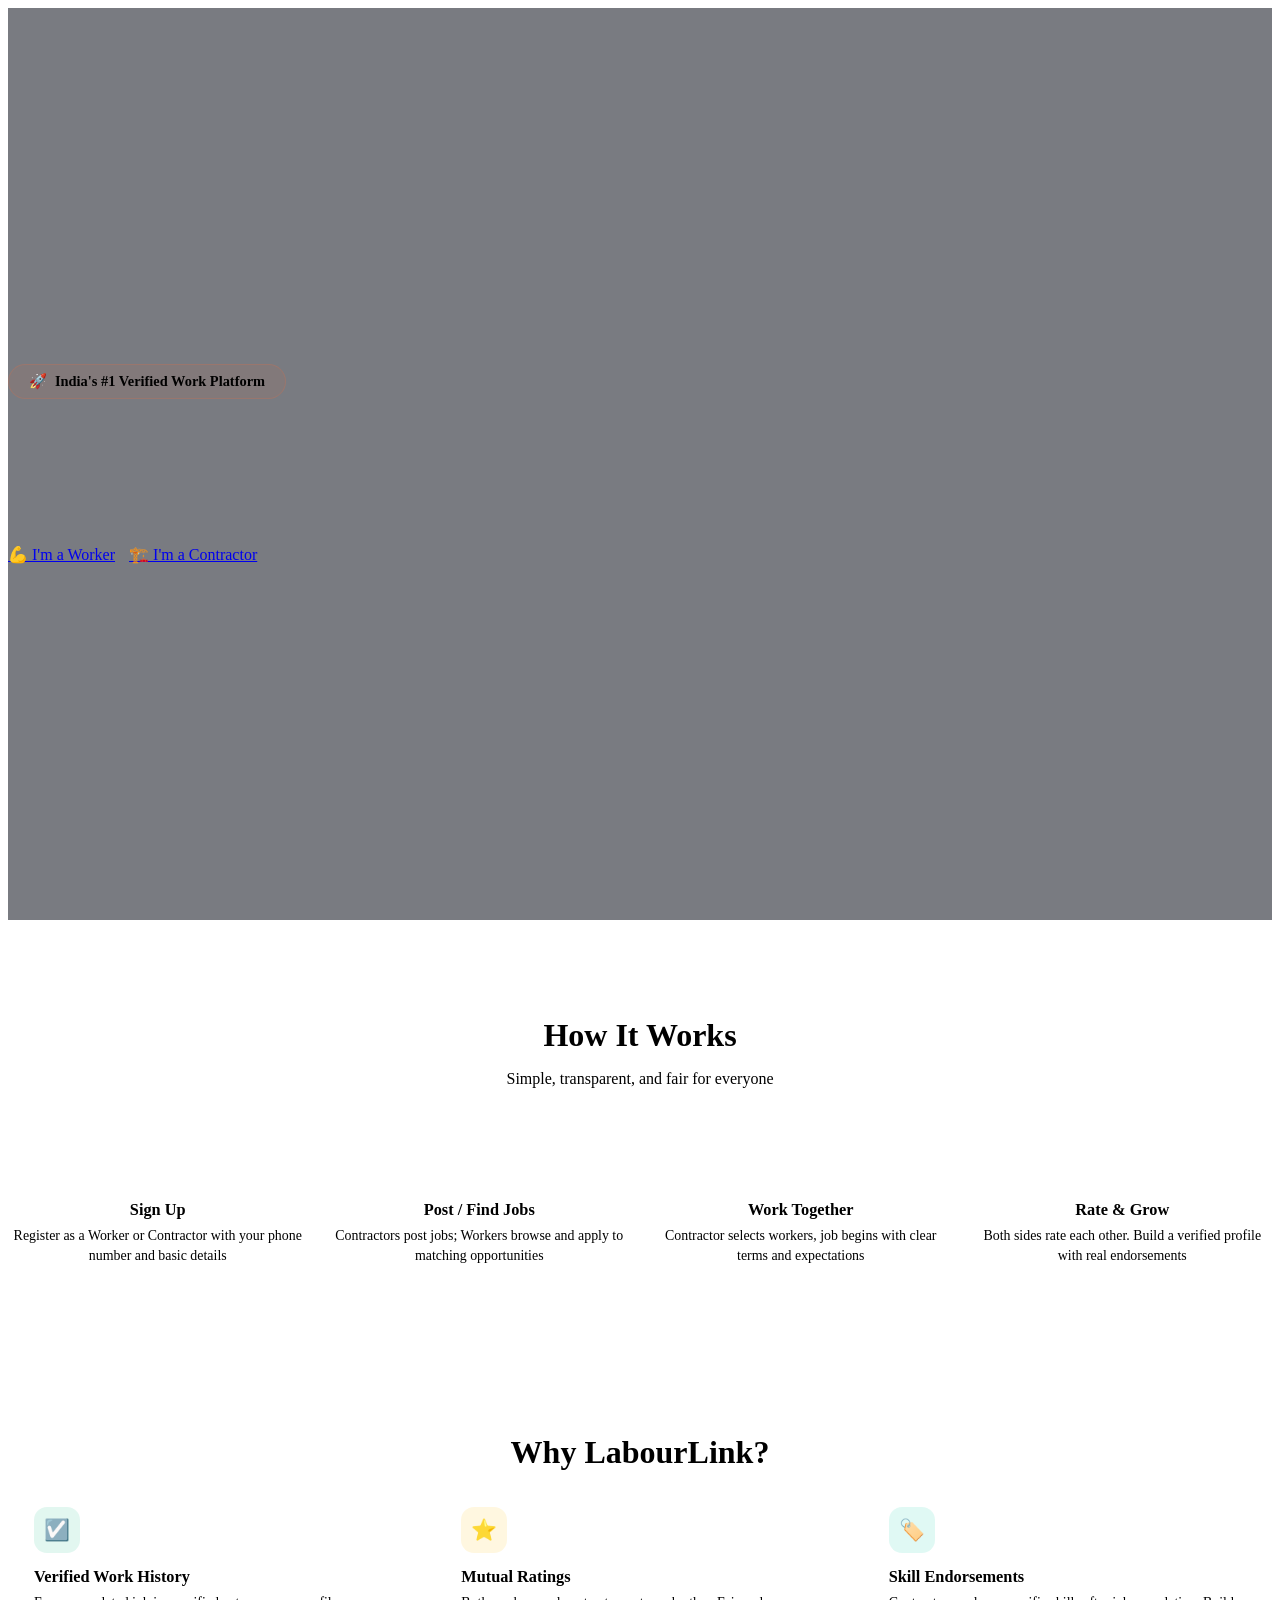
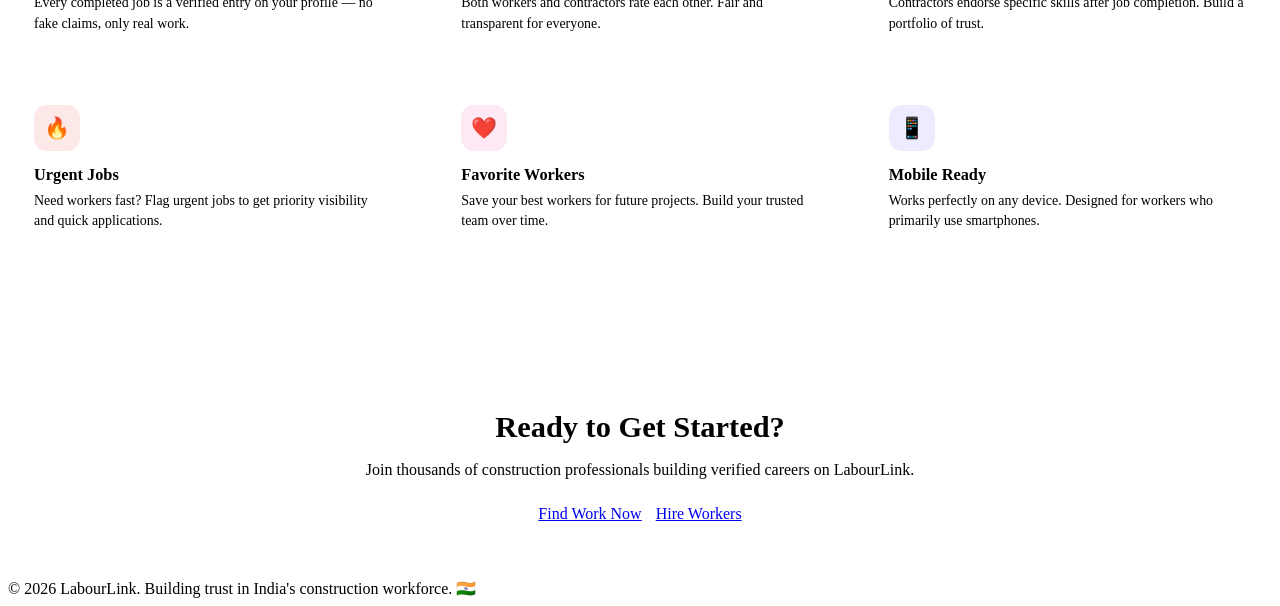
==== commit efde0cef: "ui changes" ====
--- a/src/main/resources/static/index.html
+++ b/src/main/resources/static/index.html
@@ -17,14 +17,13 @@
         .typing-cursor { display: inline-block; width: 3px; height: 1em; background: var(--primary); margin-left: 3px; animation: blink 0.8s infinite; vertical-align: text-bottom; }
         @keyframes blink { 0%, 100% { opacity: 1; } 50% { opacity: 0; } }
         .hero p { color: var(--text-secondary); font-size: 1.08rem; line-height: 1.7; margin-bottom: 30px; }
-        .hero-bg-slider { position: absolute; top: 0; left: 0; width: 100%; height: 100%; z-index: -1; overflow: hidden; }
-        .hero-bg-slider .slide { position: absolute; top: 0; left: 0; width: 100%; height: 100%; background-size: cover; background-position: center; opacity: 0; animation: bgFade 20s infinite linear; }
-        .hero-bg-slider .slide:nth-child(1) { background-image: url('/images/hero1.png'); animation-delay: 0s; }
-        .hero-bg-slider .slide:nth-child(2) { background-image: url('/images/hero2.png'); animation-delay: 5s; }
-        .hero-bg-slider .slide:nth-child(3) { background-image: url('/images/hero3.png'); animation-delay: 10s; }
-        .hero-bg-slider .slide:nth-child(4) { background-image: url('/images/hero4.png'); animation-delay: 15s; }
-        .hero-bg-slider::after { content: ''; position: absolute; top: 0; left: 0; right: 0; bottom: 0; background: linear-gradient(to right, rgba(10,13,20,0.98) 0%, rgba(10,13,20,0.85) 45%, rgba(10,13,20,0.3) 100%); }
-        @keyframes bgFade { 0% { opacity: 0; transform: scale(1.05); } 10% { opacity: 1; transform: scale(1); } 25% { opacity: 1; transform: scale(1.02); } 35% { opacity: 0; transform: scale(1.05); } 100% { opacity: 0; } }
+        .hero-bg-slider { position: absolute; top: 0; left: 0; width: 100%; height: 100%; z-index: 0; overflow: hidden; }
+        .hero-bg-slider .slide { position: absolute; top: 0; left: 0; width: 100%; height: 100%; background-size: cover; background-position: center; opacity: 0; transition: opacity 1.5s ease-in-out, transform 8s ease-out; transform: scale(1.05); }
+        .hero-bg-slider .slide.active { opacity: 1; transform: scale(1); }
+        .hero-bg-slider::after { content: ''; position: absolute; top: 0; left: 0; right: 0; bottom: 0; background: rgba(11, 15, 26, 0.55); pointer-events: none; }
+        .slider-dots { position: absolute; bottom: 30px; left: 50%; transform: translateX(-50%); display: flex; gap: 12px; z-index: 2; }
+        .slider-dot { width: 12px; height: 12px; border-radius: 50%; background: rgba(255,255,255,0.4); cursor: pointer; transition: all 0.3s; border: none; }
+        .slider-dot.active { background: var(--primary); transform: scale(1.3); box-shadow: 0 0 10px var(--primary-glow); }
 
         .hero-badge { display: inline-flex; align-items: center; gap: 8px; padding: 8px 20px; background: rgba(255,107,53,0.07); border: 1px solid rgba(255,107,53,0.18); border-radius: 30px; color: var(--primary); font-weight: 600; font-size: 0.9rem; margin-bottom: 20px; animation: fadeIn 0.6s ease 0.3s both; }
         .hero-buttons { display: flex; gap: 14px; flex-wrap: wrap; animation: fadeUp 0.6s ease 0.4s both; }
@@ -70,17 +69,15 @@
 <body>
     <header class="navbar" id="navbar"></header>
 
-    <div class="page-container">
-        <!-- Hero -->
-        <section class="hero" style="position: relative;">
-            <div class="hero-bg-slider">
-                <div class="slide"></div>
-                <div class="slide"></div>
-                <div class="slide"></div>
-                <div class="slide"></div>
-            </div>
-            <div class="hero-content" style="position: relative; z-index: 1;">
-                <div>
+    <!-- Hero moved outside main container for 100vw background -->
+    <section class="hero" style="position: relative;">
+        <div class="hero-bg-slider" id="heroSlider">
+            <!-- JS will populate slides here -->
+        </div>
+        <div class="slider-dots" id="heroDots"></div>
+        <div class="page-container" style="position: relative; z-index: 1; width: 100%;">
+            <div class="hero-content" style="grid-template-columns: 1fr;">
+                <div style="max-width: 800px;">
                     <div class="hero-badge">🚀 <span data-i18n="tagline">India's #1 Verified Work Platform</span></div>
                     <h1>
                         <span class="typed-line"><span id="typedText"></span><span class="typing-cursor"></span></span>
@@ -90,14 +87,11 @@
                         <a href="/signup.html?role=CONTRACTOR" class="btn btn-accent btn-lg" data-i18n="im_contractor">🏗️ I'm a Contractor</a>
                     </div>
                 </div>
-                <div class="skills-grid">
-                    <div class="skill-card"><div class="icon">🧱</div><div class="name">Mason</div><div class="rate">₹800 - ₹1200/day</div></div>
-                    <div class="skill-card"><div class="icon">⚡</div><div class="name">Electrician</div><div class="rate">₹700 - ₹1100/day</div></div>
-                    <div class="skill-card"><div class="icon">🎨</div><div class="name">Painter</div><div class="rate">₹600 - ₹1000/day</div></div>
-                    <div class="skill-card"><div class="icon">🔧</div><div class="name">Plumber</div><div class="rate">₹700 - ₹1100/day</div></div>
-                </div>
-            </div>
-        </section>
+            </div>
+        </div>
+    </section>
+
+    <div class="page-container">
 
         <!-- How It Works -->
         <section class="section">
@@ -142,27 +136,101 @@
         document.addEventListener('DOMContentLoaded', () => {
             renderNavbar('home');
 
-            // Typing animation
-            const texts = ['Build Trust,', 'Build Careers.'];
+            // Typing animation (Multi-language)
+            const phrases = [
+                'Build Trust,<br>Build Careers.',
+                'विश्वास बनाओ,<br>करियर संवारो।',
+                'विश्वास निर्माण करा,<br>करिअर घडवा.'
+            ];
             const typedEl = document.getElementById('typedText');
-            let lineIdx = 0, charIdx = 0, fullText = '';
-            function typeNext() {
-                if (lineIdx >= texts.length) {
-                    document.querySelector('.typing-cursor').style.display = 'none';
-                    return;
+            let phraseIdx = 0, charIdx = 0, isDeleting = false;
+            
+            function typeLoop() {
+                const current = phrases[phraseIdx];
+                
+                if (isDeleting) {
+                    charIdx--;
+                    // Skip over HTML tags when deleting
+                    if (current.charAt(charIdx) === '>') {
+                        charIdx = current.lastIndexOf('<', charIdx);
+                    }
+                } else {
+                    charIdx++;
+                    // Skip over HTML tags when typing
+                    if (current.charAt(charIdx - 1) === '<') {
+                        charIdx = current.indexOf('>', charIdx) + 1;
+                    }
                 }
-                if (charIdx <= texts[lineIdx].length) {
-                    typedEl.innerHTML = fullText + texts[lineIdx].substring(0, charIdx);
-                    charIdx++;
-                    setTimeout(typeNext, 55);
-                } else {
-                    fullText += texts[lineIdx] + '<br>';
-                    lineIdx++;
-                    charIdx = 0;
-                    setTimeout(typeNext, 300);
+
+                typedEl.innerHTML = current.substring(0, charIdx);
+
+                let typingSpeed = isDeleting ? 20 : 65;
+                
+                if (!isDeleting && charIdx === current.length) {
+                    typingSpeed = 2500; // Pause at the end of typing
+                    isDeleting = true;
+                } else if (isDeleting && charIdx === 0) {
+                    isDeleting = false;
+                    phraseIdx = (phraseIdx + 1) % phrases.length;
+                    typingSpeed = 600; // Pause before typing new word
                 }
+
+                setTimeout(typeLoop, typingSpeed);
             }
-            setTimeout(typeNext, 400);
+            setTimeout(typeLoop, 400);
+
+            // ===== JS Slideshow Logic =====
+            const slideUrls = [
+                '/images/hero1.png',
+                '/images/hero2.png',
+                '/images/hero3.png',
+                '/images/hero4.png'
+            ];
+            const sliderContainer = document.getElementById('heroSlider');
+            const dotsContainer = document.getElementById('heroDots');
+            let currentSlide = 0;
+            let slideInterval;
+
+            // Preload images and create DOM elements
+            slideUrls.forEach((url, i) => {
+                const img = new Image();
+                img.src = url; // Preload
+                
+                const slideDiv = document.createElement('div');
+                slideDiv.className = `slide ${i === 0 ? 'active' : ''}`;
+                slideDiv.style.backgroundImage = `url('${url}')`;
+                sliderContainer.appendChild(slideDiv);
+
+                const dot = document.createElement('button');
+                dot.className = `slider-dot ${i === 0 ? 'active' : ''}`;
+                dot.onclick = () => goToSlide(i);
+                dotsContainer.appendChild(dot);
+            });
+
+            function goToSlide(index) {
+                clearInterval(slideInterval);
+                const slides = sliderContainer.querySelectorAll('.slide');
+                const dots = dotsContainer.querySelectorAll('.slider-dot');
+                
+                if (slides[currentSlide]) slides[currentSlide].classList.remove('active');
+                if (dots[currentSlide]) dots[currentSlide].classList.remove('active');
+                
+                currentSlide = index;
+                
+                if (slides[currentSlide]) slides[currentSlide].classList.add('active');
+                if (dots[currentSlide]) dots[currentSlide].classList.add('active');
+                
+                startSlideShow();
+            }
+
+            function startSlideShow() {
+                slideInterval = setInterval(() => {
+                    let next = (currentSlide + 1) % slideUrls.length;
+                    goToSlide(next);
+                }, 5000);
+            }
+            // Start the rotation
+            startSlideShow();
         });
     </script>
 </body>
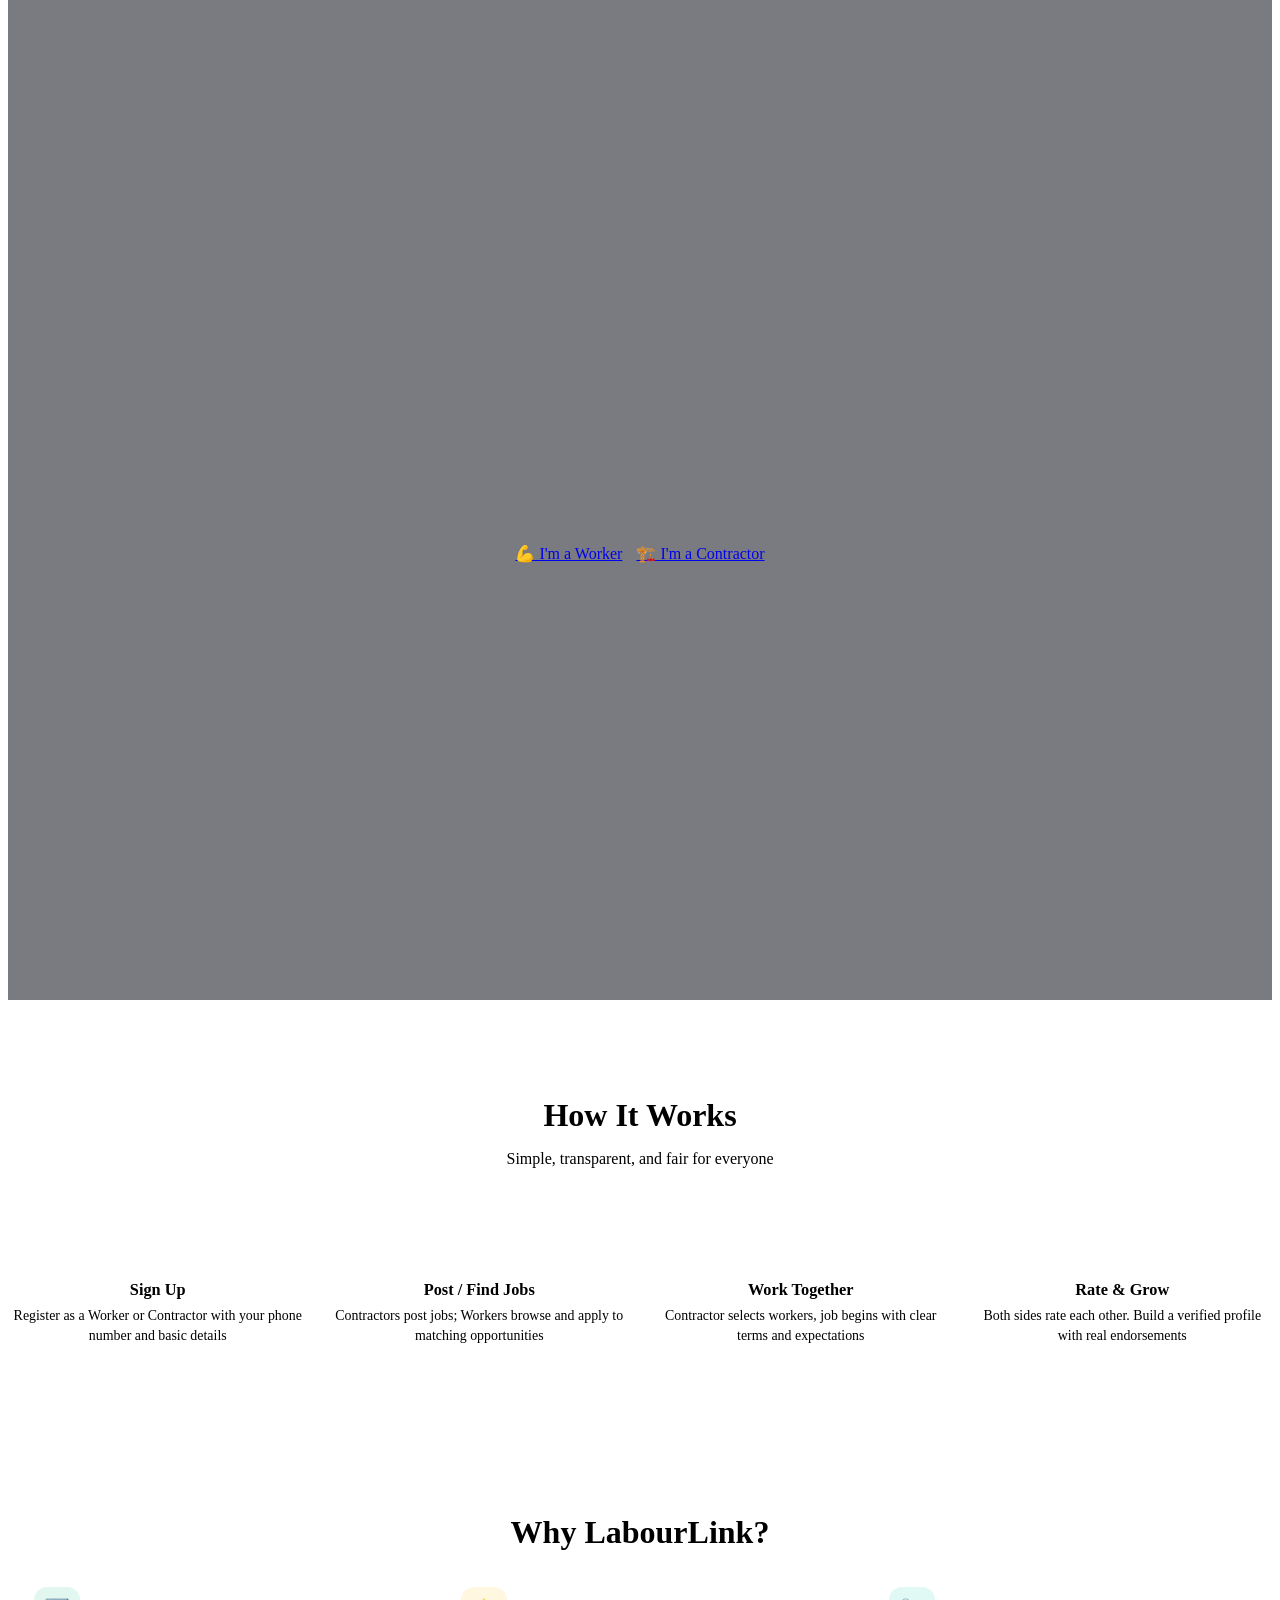
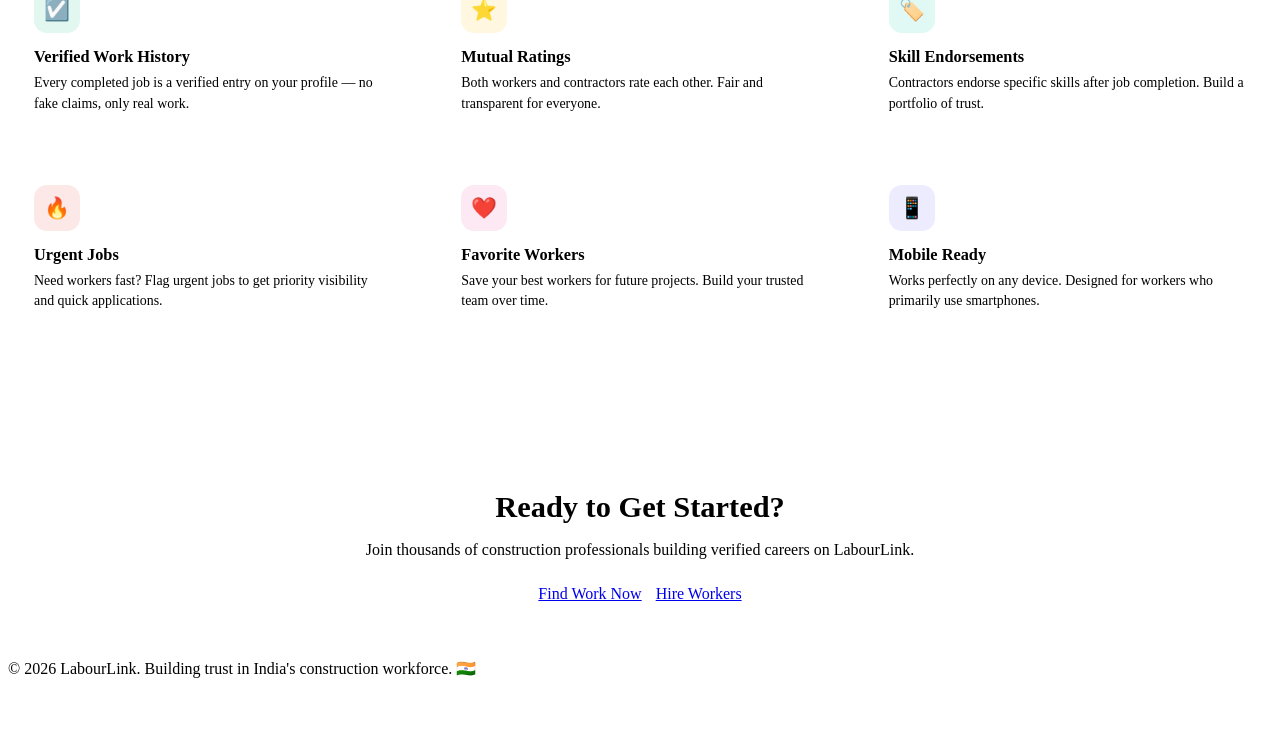
==== commit ec016bda: "polishing" ====
--- a/src/main/resources/static/index.html
+++ b/src/main/resources/static/index.html
@@ -9,8 +9,8 @@
     <link rel="stylesheet" href="https://cdnjs.cloudflare.com/ajax/libs/font-awesome/6.5.1/css/all.min.css">
     <style>
         /* ===== Landing-specific: Hero with typing ===== */
-        .hero { min-height: 88vh; display: flex; align-items: center; padding: 60px 0; }
-        .hero-content { display: grid; grid-template-columns: 1fr 1fr; gap: 56px; align-items: center; animation: fadeUp 0.8s ease; }
+        .hero { min-height: 100vh; display: flex; align-items: center; justify-content: center; padding: 100px 0 60px; margin-top: -68px; text-align: center; }
+        .hero-content { display: flex; flex-direction: column; align-items: center; justify-content: center; gap: 30px; animation: fadeUp 0.8s ease; width: 100%; }
         .hero h1 { font-size: 3.4rem; font-weight: 900; line-height: 1.08; margin-bottom: 22px; }
         .hero h1 .typed-line { display: block; }
         .hero h1 .typed-line span { background: var(--gradient-primary); -webkit-background-clip: text; background-clip: text; -webkit-text-fill-color: transparent; }
@@ -26,7 +26,7 @@
         .slider-dot.active { background: var(--primary); transform: scale(1.3); box-shadow: 0 0 10px var(--primary-glow); }
 
         .hero-badge { display: inline-flex; align-items: center; gap: 8px; padding: 8px 20px; background: rgba(255,107,53,0.07); border: 1px solid rgba(255,107,53,0.18); border-radius: 30px; color: var(--primary); font-weight: 600; font-size: 0.9rem; margin-bottom: 20px; animation: fadeIn 0.6s ease 0.3s both; }
-        .hero-buttons { display: flex; gap: 14px; flex-wrap: wrap; animation: fadeUp 0.6s ease 0.4s both; }
+        .hero-buttons { display: flex; justify-content: center; gap: 14px; flex-wrap: wrap; animation: fadeUp 0.6s ease 0.4s both; }
 
         .skills-grid { display: grid; grid-template-columns: 1fr 1fr; gap: 14px; }
         .skill-card { background: var(--glass-bg); backdrop-filter: blur(12px); border: 1px solid var(--glass-border); border-radius: var(--radius); padding: 26px 14px; text-align: center; transition: all 0.35s; cursor: pointer; }
@@ -75,10 +75,9 @@
             <!-- JS will populate slides here -->
         </div>
         <div class="slider-dots" id="heroDots"></div>
-        <div class="page-container" style="position: relative; z-index: 1; width: 100%;">
-            <div class="hero-content" style="grid-template-columns: 1fr;">
-                <div style="max-width: 800px;">
-                    <div class="hero-badge">🚀 <span data-i18n="tagline">India's #1 Verified Work Platform</span></div>
+        <div class="page-container" style="position: relative; z-index: 1; width: 100%; display: flex; justify-content: center;">
+            <div class="hero-content">
+                <div style="max-width: 860px; margin: 0 auto; display: flex; flex-direction: column; align-items: center;">
                     <h1>
                         <span class="typed-line"><span id="typedText"></span><span class="typing-cursor"></span></span>
                     </h1>
